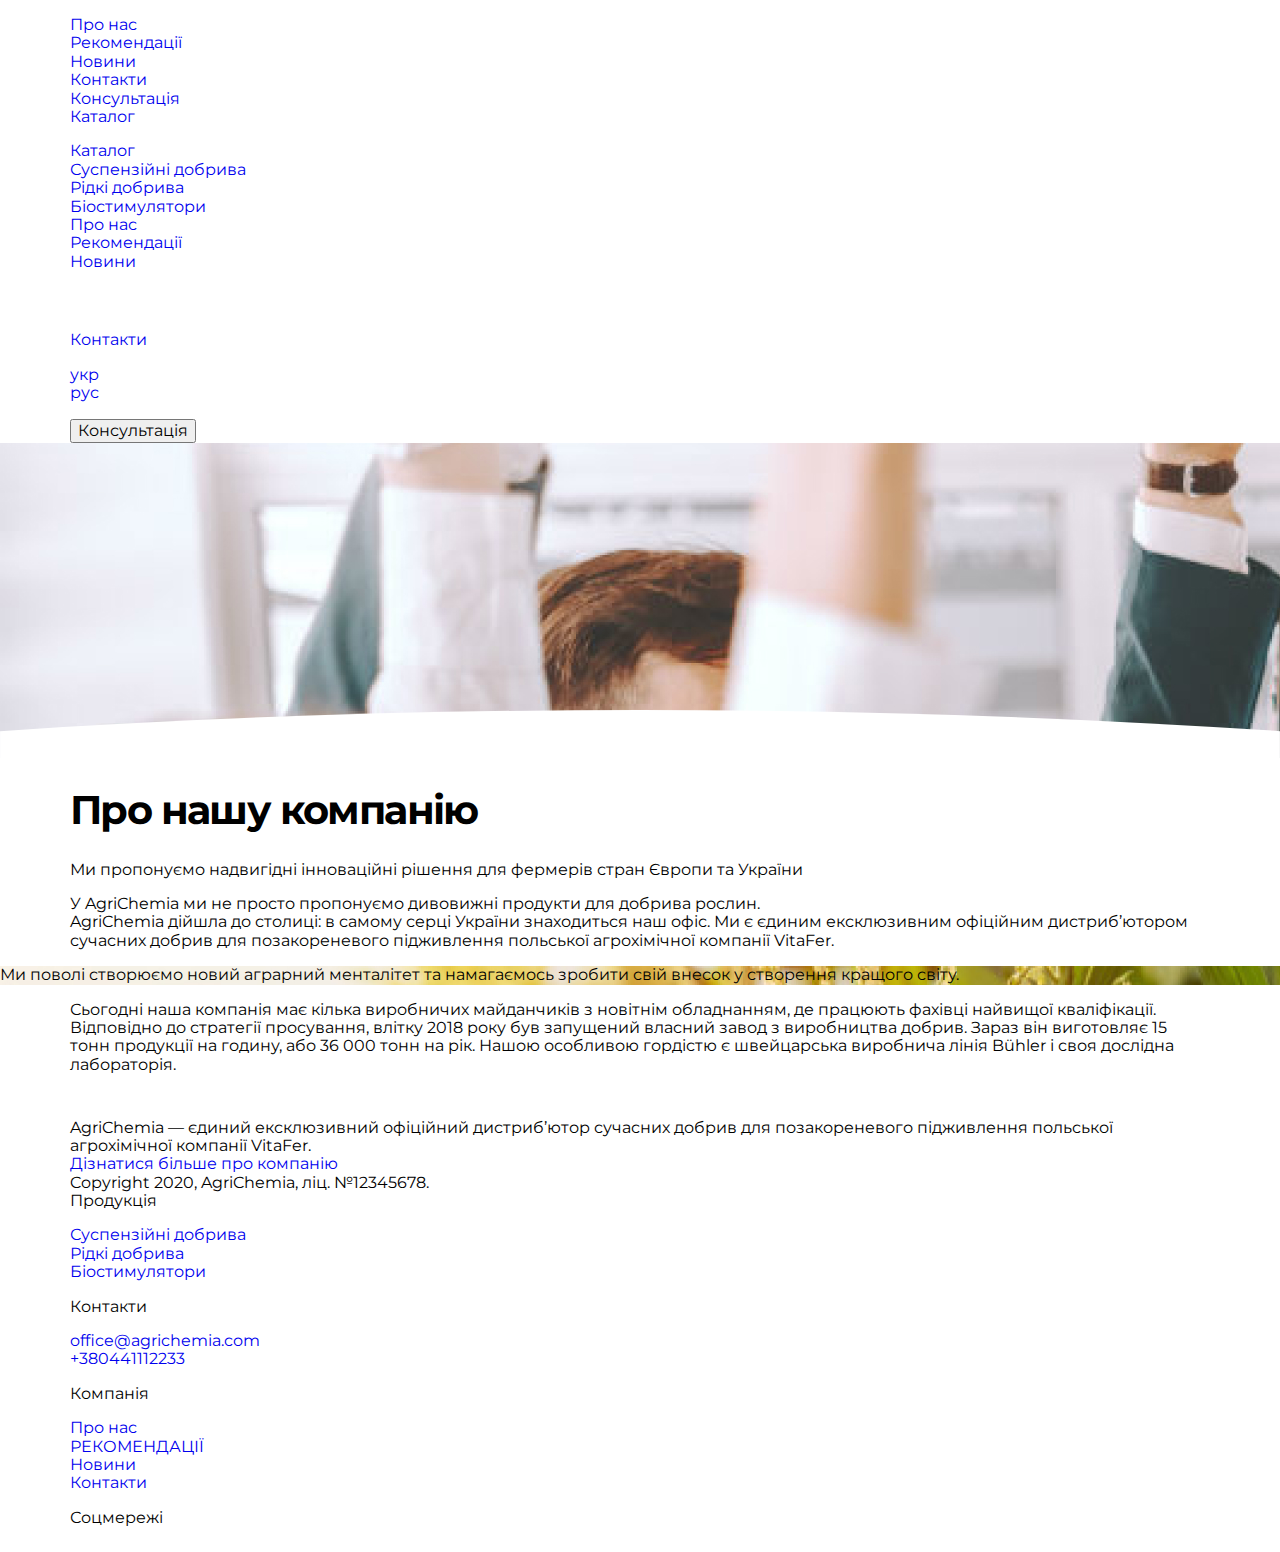
==== about.html @ 786ade0a "Complete AGR-V5" ====
<!DOCTYPE html>
<html lang="ru">

<head>
  <meta charset="UTF-8">
  <meta http-equiv="X-UA-Compatible" content="IE=edge">
  <meta name="viewport" content="width=device-width, initial-scale=1.0">
  <title>Document</title>
  <link rel="stylesheet" href="https://unpkg.com/swiper/swiper-bundle.min.css" />
  <link rel="stylesheet" href="./css/normalize.css">
  <link rel="stylesheet" href="./style.css">
</head>

<body class="not-home">
  <div class="navi-father">
    <div class="container">
      <nav class="navi">
        <a href="#" class="menu__btn-wrapper">
          <a href="#" class="menu__btn">
            <span></span>
          </a>
        </a>

        <ul class="menu__btn-list">
          <li><a href="#">Про нас</a></li>
          <li><a href="#">Рекомендації</a></li>
          <li><a href="#">Новини</a></li>
          <li><a href="#">Контакти</a></li>
          <li><a href="#">Консультацiя</a></li>
          <li><a href="#">Каталог</a></li>
        </ul>

        <div class="navi-left">

          <menu class="not-list navi__first">
            <li class="navi-first__item">
              <a href="#">Каталог</a>
              <div class="sub__menu">
                <menu class="not-list sub__navi">
            <li>
              <a href="#">Суспензiйнi добрива</a>
            </li>
            <li>
              <a href="#">Рiдкi добрива</a>
            </li>
            <li>
              <a href="#">Бiостимулятори</a>
            </li>
          </menu>
        </div>
        </li>
        <li class="navi-first__item">
          <a href="#">Про нас</a>
        </li>
        <li class="navi-first__item">
          <a href="#">Рекомендації</a>
        </li>
        <li class="navi-first__item">
          <a href="#">Новини</a>
        </li>
        </menu>
    </div>
    <div class="navi-center">
      <a href="#">
        <img src="./images/agrichemia-logo.svg">
      </a>
    </div>
    <div class="navi-right">
      <a class="contacts" href="#">Контакти</a>
      <ul class="not-list lang__selector">
        <li class="lang__selector_item current">
          <a href="#">укр</a>
        </li>
        <li class="lang__selector_item">
          <a href="#">рус</a>
        </li>
      </ul>
      <button type="button" class="btn btn__top-menu btn__bordered">Консультацiя</button>
    </div>
    </nav>
  </div>
  </div>
  <header class="section__header" style="background-image: url(./images/about-bg.jpg); height: 315px;"></header>
  <main>
    <section class="product__slider">
      <div class="container">
        <div class="product__slider-text">
          <div class="product__slider-tittle ">
            <h1 class="heading product__slider-heading">Про нашу компанію</h1>
            <p class="heading__sub product__slider-sub">Ми пропонуємо надвигідні інноваційні рішення для фермерів стран
              Європи та України</p>
          </div>
        </div>
      </div>
    </section>
    <section class="offer">
      <div class="container">
        <div class="offer-content">
          <div class="offer-title">
            У AgriChemia ми не просто пропонуємо дивовижнi продукти для добрива рослин.
          </div>
          <div class="offer-text">
            AgriChemia дійшла до столиці: в самому серці України знаходиться наш офіс. Ми є єдиним ексклюзивним
            офіційним
            дистриб’ютором сучасних добрив для позакореневого підживлення польської агрохімічної компанії VitaFer.
          </div>
        </div>
      </div>
    </section>
    <section class="slider-info">
      <div class="slider-info__item" style="background-image: url(./images/slider2-img.jpg);">
        <div class="slider-info__text">
          <p>Ми поволі створюємо новий аграрний менталітет та намагаємось зробити свій внесок у створення кращого світу.
          </p>
        </div>
      </div>
    </section>

    <section class="text">
      <div class="container">
        <div class="offer-content">
          
          <div class="offer-text">Сьогодні наша компанія має кілька виробничих майданчиків з новітнім обладнанням, де
            працюють
            фахівці найвищої
            кваліфікації.
            Відповідно до стратегії просування, влітку 2018 року був запущений власний завод з виробництва добрив.
            Зараз він виготовляє 15 тонн продукції на годину, або 36 000 тонн на рік. Нашою особливою гордістю є
            швейцарська
            виробнича лінія Bühler і своя дослідна лабораторія.</div>
        </div>

      </div>
    </section>
    <footer class="footer">
      <div class="container">
        <div class="footer-inner">
          <div class="footer-logo">
            <img class="footer-logo__img" src="images/agrichemia-logo.svg" alt="">
            <div class="footer-logo__text">AgriChemia — єдиний ексклюзивний офіційний дистриб’ютор сучасних добрив для
              позакореневого підживлення польської
              агрохімічної компанії VitaFer.</div>
            <a href="#" class="footer-logo__link">Дізнатися більше про компанію</a>
            <div class="footer-logo__copytext">Copyright 2020, AgriChemia, лiц. №12345678.</div>
          </div>
          <div class="footer-info">
            <div class="footer-info__products">
              <div class="footer-title">Продукцiя</div>
              <ul class="footer-info__links">
                <li><a href="#">Суспензiйнi добрива</a></li>
                <li><a href="#">Рiдкi добрива</a></li>
                <li><a href="#">Бioстимулятори</a></li>
              </ul>
              <div class="footer-title">Контакти</div>
              <ul class="footer-info__links">
                <li><a href="email:office@agrichemia.com">office@agrichemia.com</a></li>
                <li><a href="tel:++380441112233">+380441112233</a></li>
              </ul>
            </div>
            <div class="footer-info__company">
              <div class="footer-title">Компанiя</div>
              <ul class="footer-info__links">
                <li><a href="#">Про нас</a></li>
                <li><a href="#">РЕКОМЕНДАЦІЇ</a></li>
                <li><a href="#">Новини</a></li>
                <li><a href="#">Контакти</a></li>

              </ul>
              <div class="footer-title">Соцмережi</div>
              <div class="footer-info__icons">
                <a href="#"><img src="images/facebook.svg" alt=""></a>
                <a href="#"><img src="images/youtube.svg" alt=""></a>
                <a href="#"><img src="images/instagram.svg" alt=""></a>
              </div>
            </div>
          </div>
        </div>
      </div>
    </footer>
  </main>
  <script src="https://unpkg.com/swiper/swiper-bundle.min.js"></script>
  <script src="./js/main.js"></script>

  <body>

</html>
---- style.css ----
@import url("https://fonts.googleapis.com/css2?family=Montserrat:wght@400;500;600;700;800;900&display=swap");
html,
body {
  overflow-x: hidden;
}

body {
  font-family: 'Montserrat', sans-serif;
}

ul {
  padding: 0;
}

li {
  list-style-type: none;
}

a {
  text-decoration: none;
}

.bg-white {
  background-color: #fff;
}

.bg-violet {
  background-color: #7b0a52;
}

.container {
  width: 100%;
  max-width: 1140px;
  margin: 0 auto;
}

.not-list {
  margin-left: 0;
  padding-left: 0;
}

h1.heading {
  font-style: normal;
  font-weight: bold;
  font-size: 40px;
  line-height: 49px;
  letter-spacing: -0.04em;
}

.section__header {
  position: relative;
  background-repeat: no-repeat;
  color: #fff;
}

.section__header::before {
  position: absolute;
  left: 0;
  bottom: 0;
  content: '';
  background-image: url(./images/gutter.svg);
  background-position: center calc(100% + 5px);
  background-repeat: no-repeat;
  background-size: 100%;
  width: 100%;
  height: 100%;
}

.section__header .text-block {
  padding-top: 160px;
}

.section__header .text-block .heading {
  font-family: Montserrat;
  font-style: normal;
  font-weight: 900;
  font-size: 52px;
  line-height: 63px;
  text-align: center;
  letter-spacing: -0.02em;
  margin: 0;
}

.section__header .text-block .heading__sub {
  font-family: Montserrat;
  font-style: normal;
  font-weight: 400;
  font-size: 18px;
  line-height: 28px;
  /* or 156% */
  text-align: center;
  letter-spacing: -0.04em;
  margin: 0;
}

.home .section__header {
  background-color: #53a152;
  background-image: url(./images/agrichemia-header.png);
  background-size: cover;
  background-position: center -76px;
  margin-top: 0;
  height: 100vh;
  width: 100vw;
}

.home .navi-father {
  background-color: transparent;
  margin-top: 36px;
}

.home .navi-father.scrolled {
  background-color: #53a152;
  margin-top: 0;
}

.home .not-home .section__header {
  background-size: cover;
  background-position: center;
  margin-top: 86px;
  height: 514px;
  width: 100vw;
}

.home .navi-father {
  position: fixed;
  top: 0;
  left: 0;
  right: 0;
  width: 100vw;
  z-index: 100;
  -webkit-transition: all 0.3s cubic-bezier(0.33, 1, 0.68, 1);
  transition: all 0.3s cubic-bezier(0.33, 1, 0.68, 1);
}

.home .navi-father.scrolled .navi {
  height: 66px;
}

.home .heading__sub.product__slider-sub {
  max-width: 540px;
  margin: -15px auto 0 auto;
  padding: 0 30px;
}

.home .navi {
  display: -webkit-box;
  display: -ms-flexbox;
  display: flex;
  -webkit-box-align: center;
      -ms-flex-align: center;
          align-items: center;
  -webkit-box-orient: horizontal;
  -webkit-box-direction: normal;
      -ms-flex-flow: row wrap;
          flex-flow: row wrap;
  height: 86px;
  -webkit-transition: all 0.3s cubic-bezier(0.33, 1, 0.68, 1);
  transition: all 0.3s cubic-bezier(0.33, 1, 0.68, 1);
}

.home .navi-left {
  margin-left: 0;
  z-index: 1;
}

.home .navi-center {
  margin: 0 auto 0 110px;
  z-index: 0;
}

.home .navi-center > a img {
  width: 150px;
}

.home .navi-right {
  z-index: 2;
}

.home .navi-right > a,
.home .navi-right > .lang__selector,
.home .navi-right > .btn {
  display: inline;
}

.home .navi-right > .lang__selector {
  margin-left: 15px;
}

.home .navi-right > .btn {
  margin-left: 30px;
}

.home .navi-right > a {
  position: relative;
  color: #fff;
  font-size: 14px;
  font-style: normal;
  text-decoration: none;
  text-transform: uppercase;
}

.home .navi-right > a::before {
  position: absolute;
  top: 0;
  left: 50%;
  content: '';
  display: block;
  border-bottom: 2px solid rgba(255, 255, 255, 0.2);
  height: 100%;
  width: 0;
  -webkit-transition: all 0.3s cubic-bezier(0.33, 1, 0.68, 1);
  transition: all 0.3s cubic-bezier(0.33, 1, 0.68, 1);
}

.home .navi-right > a:hover::before {
  left: 0;
  width: 100%;
}

.home .navi-first__item {
  position: relative;
  display: inline-block;
}

.home .navi-first__item > a {
  position: relative;
  color: #fff;
  font-size: 14px;
  font-style: normal;
  text-decoration: none;
  text-transform: uppercase;
}

.home .navi-first__item > a::before {
  position: absolute;
  top: 0;
  left: 50%;
  content: '';
  display: block;
  border-bottom: 2px solid rgba(255, 255, 255, 0.2);
  height: 100%;
  width: 0;
  -webkit-transition: all 0.3s cubic-bezier(0.33, 1, 0.68, 1);
  transition: all 0.3s cubic-bezier(0.33, 1, 0.68, 1);
}

.home .navi-first__item > a:hover::before {
  left: 0;
  width: 100%;
}

.home .navi-first__item.hovered > a::before {
  left: 0;
  width: 100%;
}

.home .navi-first__item .sub__menu {
  position: absolute;
  top: 0;
  display: block;
  -webkit-transform: scaleY(0);
          transform: scaleY(0);
  overflow: hidden;
  -webkit-transition: all 0.3s cubic-bezier(0.33, 1, 0.68, 1);
  transition: all 0.3s cubic-bezier(0.33, 1, 0.68, 1);
  border-radius: 30px;
  z-index: -1;
  -webkit-transition-delay: .3s;
          transition-delay: .3s;
}

.home .navi-first__item .sub__menu .sub__navi {
  margin-top: 40px;
  padding: 25px;
  border-radius: 30px;
  border-top-left-radius: 0px;
  background-color: #fff;
  opacity: 0;
  -webkit-transform: translateY(15px);
          transform: translateY(15px);
  -webkit-transition: all 0.3s cubic-bezier(0.33, 1, 0.68, 1);
  transition: all 0.3s cubic-bezier(0.33, 1, 0.68, 1);
  -webkit-transition-delay: 0s;
          transition-delay: 0s;
}

.home .navi-first__item .sub__menu .sub__navi > li:not(:first-child) {
  margin-top: 15px;
}

.home .navi-first__item .sub__menu .sub__navi a {
  color: #53a152;
  font-size: 14px;
  font-style: normal;
  text-decoration: none;
  font-weight: 400;
  white-space: nowrap;
}

.home .navi-first__item.hovered .sub__menu {
  -webkit-transform: scaleY(1);
          transform: scaleY(1);
  -webkit-transition-delay: 0s;
          transition-delay: 0s;
}

.home .navi-first__item.hovered .sub__menu .sub__navi {
  opacity: 1;
  -webkit-transform: translateY(0%);
          transform: translateY(0%);
  -webkit-transition: all 0.3s cubic-bezier(0.33, 1, 0.68, 1);
  transition: all 0.3s cubic-bezier(0.33, 1, 0.68, 1);
  -webkit-transition-delay: .2s;
          transition-delay: .2s;
}

.home .navi-first__item:not(:first-child) {
  margin-left: 15px;
}

.home .navi-first__item.current > a {
  font-weight: bold;
}

.home .navi-first__item.current > a::before {
  left: 0;
  width: 100%;
}

.home .lang__selector_item {
  display: inline-block;
}

.home .lang__selector_item > a {
  position: relative;
  color: #fff;
  font-size: 14px;
  font-style: normal;
  text-decoration: none;
  text-transform: uppercase;
}

.home .lang__selector_item > a::before {
  position: absolute;
  top: 0;
  left: 50%;
  content: '';
  display: block;
  border-bottom: 2px solid rgba(255, 255, 255, 0.2);
  height: 100%;
  width: 0;
  -webkit-transition: all 0.3s cubic-bezier(0.33, 1, 0.68, 1);
  transition: all 0.3s cubic-bezier(0.33, 1, 0.68, 1);
}

.home .lang__selector_item > a:hover::before {
  left: 0;
  width: 100%;
}

.home .lang__selector_item:not(:first-child)::before {
  position: relative;
  content: ' / ';
  color: #fff;
  display: inline-block;
}

.home .lang__selector_item.current > a {
  font-weight: bold;
}

.home .lang__selector_item.current > a::before {
  left: 0;
  width: 100%;
}

.home .btn {
  font-family: 'Montserrat', sans-serif;
  font-style: normal;
  font-weight: bold;
  font-size: 14px;
  line-height: 28px;
  text-transform: uppercase;
}

.home .btn__top-menu {
  -webkit-box-ordinal-group: 5;
      -ms-flex-order: 4;
          order: 4;
  margin-left: auto;
}

.home .btn__bordered {
  background-color: transparent;
  border-radius: 50px;
  border: 2px solid #fff;
  -webkit-box-sizing: border-box;
          box-sizing: border-box;
  color: #fff;
  cursor: pointer;
  padding: 5px 20px;
  outline: none;
  -webkit-transition: all 0.3s cubic-bezier(0.33, 1, 0.68, 1);
  transition: all 0.3s cubic-bezier(0.33, 1, 0.68, 1);
}

.home .btn__bordered:hover {
  background-color: #fff;
  color: #53a152;
}

.home .menu__btn {
  display: none;
  width: 50px;
  height: 50px;
  cursor: pointer;
  position: relative;
  left: 40px;
  z-index: 3;
  background-color: transparent;
}

.home .menu__btn-list {
  padding-left: 40px;
  z-index: 4;
  width: 100%;
  height: 100vh;
  background-color: #53a152;
  position: absolute;
  top: 49px;
  -webkit-transform: translate(-200%);
          transform: translate(-200%);
  -webkit-transition: .5s;
  transition: .5s;
}

.home .menu__btn-list.active {
  -webkit-transform: translate(0);
          transform: translate(0);
  margin-top: 0;
}

.home .menu__btn-list a {
  color: #fff;
  font-size: 18px;
  font-weight: 700;
}

.home .menu__btn-list li:first-child {
  margin-top: 20px;
}

.home .menu__btn-list li + li {
  margin-top: 15px;
}

.home .menu__btn-list .heading__list center h1,
.home .menu__btn-list .heading__sub-list {
  text-align: center;
}

.home .menu__btn-wrapper {
  height: 0;
  width: 0;
  position: relative;
}

.home .menu__btn span,
.home .menu__btn span::before,
.home .menu__btn span::after {
  position: absolute;
  top: 50%;
  margin-top: -1px;
  left: 0;
  background-color: #fff;
  height: 2px;
  width: 24px;
}

.home .menu__btn span::before,
.home .menu__btn span::after {
  content: "";
  display: block;
  -webkit-transition: .5s;
  transition: .5s;
}

.home .menu__btn span::before {
  -webkit-transform: translateY(-6px);
          transform: translateY(-6px);
}

.home .menu__btn span::after {
  -webkit-transform: translateY(6px);
          transform: translateY(6px);
}

.home .menu__btn.actived span::before {
  -webkit-transform: rotate(45deg);
          transform: rotate(45deg);
}

.home .menu__btn.actived span::after {
  -webkit-transform: rotate(-45deg);
          transform: rotate(-45deg);
}

.home .menu__btn.actived span {
  height: 0;
}

.home .product__slider-text {
  margin: 100px 0;
  text-align: center;
}

.home .product__slider__heading, .home .product__slider__description {
  color: #1d0e02;
  display: block;
  text-align: center !important;
}

.home .product__slider__heading {
  margin-top: 60px;
  font-weight: bold;
  font-size: 28px;
  line-height: 28px;
  /* or 100% */
  letter-spacing: -0.04em;
}

.home .product__slider__description {
  margin: -15px 30px 30px 30px;
  font-weight: 400;
  font-size: 16px;
  line-height: 20px;
}

.home .all__link {
  margin-bottom: 80px;
  font-size: 14px;
  line-height: 28px;
  font-weight: 700;
  color: #1d0e02;
  text-align: center;
  display: block;
  text-decoration: underline;
  text-transform: uppercase;
  -webkit-transition: all 0.3s cubic-bezier(0.33, 1, 0.68, 1);
  transition: all 0.3s cubic-bezier(0.33, 1, 0.68, 1);
}

.home .all__link:hover {
  -webkit-text-decoration-color: transparent;
          text-decoration-color: transparent;
}

.home .product-slider__image {
  display: -webkit-box;
  display: -ms-flexbox;
  display: flex;
  -webkit-box-orient: horizontal;
  -webkit-box-direction: normal;
      -ms-flex-direction: row;
          flex-direction: row;
  -webkit-box-pack: center;
      -ms-flex-pack: center;
          justify-content: center;
  -webkit-box-align: end;
      -ms-flex-align: end;
          align-items: flex-end;
}

.home .product-slider__image img {
  max-width: 240px;
  -webkit-filter: drop-shadow(15px 25px 10px rgba(0, 0, 0, 0.2));
          filter: drop-shadow(15px 25px 10px rgba(0, 0, 0, 0.2));
  -webkit-transition: all 0.3s cubic-bezier(0.33, 1, 0.68, 1);
  transition: all 0.3s cubic-bezier(0.33, 1, 0.68, 1);
  -webkit-transition-duration: .8s;
          transition-duration: .8s;
}

.home .swiper-pagination-bullet {
  width: 8px;
  height: 8px;
  background-color: transparent;
  border: 2px solid #1d0e02;
  opacity: 1;
  line-height: 20px;
  font-size: 14px;
}

.home .swiper-pagination-bullet-active {
  background-color: #1d0e02;
}

.home .product-slider__container {
  min-height: 460px;
}

.home .product-slider__container .swiper-button-next::after,
.home .product-slider__container .swiper-button-prev::after {
  color: #1d0e02;
  font-size: 20px;
  cursor: pointer;
}

.home .product-slider__container .swiper-button-next .swiper-button-prev,
.home .product-slider__container .swiper-container-rtl .swiper-button-prev {
  right: 10px;
  left: auto;
}

.home .product-slider__container .product-slider__container.swiper-container.swiper-container-initialized.swiper-container-horizontal.swiper-container-pointer-events {
  min-height: 460px;
}

.home .advantages__wrapper {
  position: relative;
}

.home .advantages-btn {
  color: #1d0e02;
  background-color: #fff;
  border: none;
  text-transform: uppercase;
  font-size: 14px;
  font-weight: 700;
  border: 1px solid #1d0e02;
  border-radius: 50px;
  padding: 8px;
  -webkit-transition: .5s;
  transition: .5s;
  width: 220px;
  height: 60px;
}

.home .advantages-btn:hover {
  background-color: #53a152;
  border: 1px solid #53a152;
  color: #fff;
}

.home .btn__wrapper {
  text-align: center;
  margin-bottom: -10px;
}

.home .page {
  padding: 200px 0 30px;
  max-width: 730px;
  margin: 0 auto;
}

.home .page-box {
  display: -webkit-box;
  display: -ms-flexbox;
  display: flex;
  margin-bottom: 30px;
}

.home .page-box__reverse img, .home .page-box__img {
  width: 350px;
  height: 220px;
  position: relative;
}

.home .page-box__text, .home .page-box__text-reverse {
  margin-left: 30px;
  line-height: 28px;
  font-size: 18px;
  font-weight: 500;
}

.home .page-box__text-reverse, .home .page-box__text-reverse-reverse {
  padding: 0;
  margin-left: 0px;
  margin-right: 30px;
  margin-bottom: 30px;
}

.home .page .offer.offer-content {
  max-width: 730px;
  margin: 0 auto;
}

.home .page .page-box__text-reverse.page-box__right {
  margin-right: 0;
  margin-left: 30px;
}

.home .page .big-img {
  padding-bottom: 30px;
  width: 100%;
}

.home .page .inner-link {
  position: absolute;
  bottom: 0;
  width: 100%;
  display: -webkit-box;
  display: -ms-flexbox;
  display: flex;
  -webkit-box-pack: center;
      -ms-flex-pack: center;
          justify-content: center;
  -webkit-box-align: center;
      -ms-flex-align: center;
          align-items: center;
  background: rgba(0, 0, 0, 0.6);
  -webkit-transition: all .5s;
  transition: all .5s;
  height: 0px;
  overflow: hidden;
}

.home .page .inner-link img {
  height: 85px;
  width: 70px;
}

.home .page .page-box__img:hover .inner-link {
  min-height: 100%;
  cursor: pointer;
}

.home .page .page-box__textreverse {
  margin-left: 0;
  margin-right: 30px;
  margin-top: 30px;
}

.home .page .page-box__reverse {
  margin-top: 30px;
}

.home .page .page-box__reverse img {
  max-width: 350px;
  max-height: 220px;
}

.home .page .offer {
  padding: 100px 0;
  background-color: #F1F1F1;
}

.home .page .offer-content {
  max-width: 810px;
  margin: 0 auto;
  padding: 0 40px;
  margin-bottom: 100px;
  text-align: center;
}

.home .page .offer-title {
  font-size: 28px;
  font-weight: 700;
  margin-bottom: 20px;
}

.home .page .offer-text {
  font-size: 18px;
  line-height: 28px;
  font-weight: 500;
  margin-bottom: 30px;
}

.home .gallery {
  display: -webkit-box;
  display: -ms-flexbox;
  display: flex;
  -webkit-box-pack: start;
      -ms-flex-pack: start;
          justify-content: start;
}

.home .gallery li {
  width: 33.33%;
}

.home .text {
  padding: 100px 0;
}

.home .swiper-navigation__wrapper {
  position: relative;
  width: 100%;
  z-index: 222;
}

.home .swiper-navigation__inner {
  color: #1d0e02;
  border: none;
  text-transform: uppercase;
  display: table;
  margin: 0 auto;
  font-size: 14px;
  font-weight: 700;
  border-radius: 50px;
  padding: 18px 30px;
  -webkit-transition: .5s;
  transition: .5s;
}

.home .swiper-navigation__inner .swiper-pagination-bullet {
  margin-left: 10px !important;
}

.home .swiper-navigation__inner .swiper-pagination-bullet:last-child {
  margin-right: 10px;
}

.home .slider-info {
  position: relative;
  margin: 0 auto;
}

.home .slider-info .advantages-heading__wrapper {
  position: absolute;
  margin-top: -27px;
  width: 100%;
  z-index: 2;
}

.home .slider-info .advantages-heading__wrapper .advantages-heading {
  color: #1d0e02;
  background-color: #fff;
  border: none;
  text-transform: uppercase;
  display: table;
  margin: 0 auto;
  font-size: 14px;
  font-weight: 700;
  border-radius: 50px;
  padding: 18px 30px;
  -webkit-transition: .5s;
  transition: .5s;
}

.home .slider-info .swiper-scrollbar {
  background: rgba(255, 255, 255, 0.5);
}

.home .slider-info .swiper-scrollbar-drag {
  background: #53a152;
}

.home .slider-info .all__link {
  margin-top: 30px;
  margin-bottom: 50px;
}

.home .slider-info .swiper-navigation__wrapper {
  margin-top: -25px;
}

.home .slider-info__item {
  min-height: 420px;
  background-color: rgba(0, 0, 0, 0.5);
  background-blend-mode: multiply;
  background-position: center;
  background-size: cover;
  background-repeat: no-repeat;
  display: -webkit-box;
  display: -ms-flexbox;
  display: flex;
  -webkit-box-pack: center;
      -ms-flex-pack: center;
          justify-content: center;
  -webkit-box-align: center;
      -ms-flex-align: center;
          align-items: center;
}

.home .slider-info__text {
  max-width: 730px;
  text-align: center;
  color: #fff;
  font-size: 28px;
  line-height: 38px;
  font-weight: 700;
  padding: 0 40px;
}

.home .news-mask-svg {
  height: auto;
  width: 158px;
}

.home .slider-news__text {
  display: -webkit-inline-box;
  display: -ms-inline-flexbox;
  display: inline-flex;
  -webkit-box-orient: vertical;
  -webkit-box-direction: normal;
      -ms-flex-direction: column;
          flex-direction: column;
  margin-left: 30px;
}

.home .slider-news__title {
  color: #1d0e02;
  display: block;
  margin-top: 20px;
  margin-right: 30px;
  font-size: 18px;
  font-weight: 700;
}

.home .slider-news__item {
  display: -webkit-box;
  display: -ms-flexbox;
  display: flex;
  -webkit-box-orient: horizontal;
  -webkit-box-direction: normal;
      -ms-flex-direction: row;
          flex-direction: row;
  -webkit-box-align: center;
      -ms-flex-align: center;
          align-items: center;
  -webkit-box-pack: start;
      -ms-flex-pack: start;
          justify-content: flex-start;
  margin-left: 40px;
}

.home .slider-news__imagewrapper {
  display: inline-block;
  height: 180px;
  width: auto;
}

.home .slider-news__image {
  height: 100%;
  width: auto;
}

.home .slider-news__date {
  font-size: 14px;
}

.home .distributors__slider {
  background-color: #f1f1f1;
}

.home .distributors__slider .distributors-heading__wrapper {
  position: absolute;
  margin-top: -27px;
  width: 100%;
  z-index: 2;
}

.home .distributors__slider .distributors-heading__wrapper .distributors-heading {
  color: #1d0e02;
  background-color: #fff;
  border: none;
  text-transform: uppercase;
  display: table;
  margin: 0 auto;
  font-size: 14px;
  font-weight: 700;
  border-radius: 50px;
  padding: 18px 30px;
  -webkit-transition: .5s;
  transition: .5s;
}

.home .distributors__slider .swiper-navigation__wrapper {
  position: absolute;
  bottom: -25px;
}

.home .distributors__slider .swiper-pagination-bullet {
  border-color: #fff;
}

.home .distributors__slider .swiper-pagination-bullet.swiper-pagination-bullet-active {
  background-color: #fff;
  border-color: #fff;
}

.home .distributors-slider__container {
  position: relative;
  margin: 0 auto;
  display: -webkit-box;
  display: -ms-flexbox;
  display: flex;
  -webkit-box-pack: center;
      -ms-flex-pack: center;
          justify-content: center;
  -webkit-box-align: center;
      -ms-flex-align: center;
          align-items: center;
  min-height: 420px;
}

.home .distributors-slider__slide > a {
  display: block;
}

.home .distributors-slider__image {
  display: -webkit-box;
  display: -ms-flexbox;
  display: flex;
  -webkit-box-pack: center;
      -ms-flex-pack: center;
          justify-content: center;
  -webkit-box-align: center;
      -ms-flex-align: center;
          align-items: center;
  border-radius: 120px;
  min-height: 90px;
  max-height: 90px;
}

.home .distributors-slider__image img {
  -webkit-filter: grayscale(100);
          filter: grayscale(100);
  max-width: 100%;
  max-height: 60px;
  -webkit-transition: all 0.3s cubic-bezier(0.33, 1, 0.68, 1);
  transition: all 0.3s cubic-bezier(0.33, 1, 0.68, 1);
  -webkit-transition-duration: 1s;
          transition-duration: 1s;
}

.home .distributors-slider__image:hover img {
  -webkit-filter: grayscale(0);
          filter: grayscale(0);
}

.home .footer {
  padding: 100px 0;
  background-color: #7b0a52;
  color: #fff;
}

.home .footer-inner {
  display: -webkit-box;
  display: -ms-flexbox;
  display: flex;
}

.home .footer-title {
  font-size: 28px;
  font-weight: 700;
  margin-bottom: 20px;
}

.home .footer a {
  color: #fff;
  text-transform: uppercase;
  text-decoration: underline;
  font-size: 14px;
  line-height: 28px;
  font-weight: 700;
  display: block;
  -webkit-transition: all 0.3s cubic-bezier(0.33, 1, 0.68, 1);
  transition: all 0.3s cubic-bezier(0.33, 1, 0.68, 1);
}

.home .footer a:hover {
  -webkit-text-decoration-color: transparent;
          text-decoration-color: transparent;
}

.home .footer a[href*='email'] {
  text-transform: lowercase;
}

.home .footer-logo {
  width: 50%;
  padding-right: 120px;
  padding-left: 40px;
}

.home .footer-logo__img {
  display: block;
  margin-bottom: 30px;
}

.home .footer-logo__text, .home .footer-logo__copytext {
  font-size: 16px;
  line-height: 28px;
  margin-bottom: 10px;
}

.home .footer-logo__copytext {
  margin-bottom: 0;
  margin-top: 50px;
}

.home .footer-info {
  margin-right: 30px;
  width: 50%;
  padding-top: 5px;
  display: -webkit-box;
  display: -ms-flexbox;
  display: flex;
}

.home .footer-info__links {
  margin-bottom: 50px;
}

.home .footer-info__links:not(:first-child) a {
  margin-top: 10px;
}

.home .footer-info__products {
  margin-right: 100px;
}

.home .footer-info__icons {
  display: -webkit-box;
  display: -ms-flexbox;
  display: flex;
}

.home .footer-info__icons a + a {
  margin-left: 35px;
}

.home .page.offer-content {
  text-align: center;
  min-width: 730px;
}

@media (min-width: 1306px) {
  .home .section__header::before {
    background-position: center calc(100% + 30px);
  }
}

@media all and (min-width: 1200px) and (max-width: 1305px) {
  .home .section__header::before {
    background-position: center calc(100% + 15px);
  }
}

@media (min-width: 1200px) {
  .home .home .section__header {
    min-height: 800px;
  }
  .home .not-home .section__header {
    min-height: 514px;
  }
  .home .product-slider__slide {
    position: relative;
    -webkit-transform: scale(1);
            transform: scale(1);
    -webkit-transition: all 0.3s cubic-bezier(0.33, 1, 0.68, 1);
    transition: all 0.3s cubic-bezier(0.33, 1, 0.68, 1);
    -webkit-transition-duration: .8s;
            transition-duration: .8s;
  }
  .home .product-slider__slide .product-slider__image {
    -webkit-animation: gravitation 15s cubic-bezier(0.65, 0, 0.35, 1) infinite;
            animation: gravitation 15s cubic-bezier(0.65, 0, 0.35, 1) infinite;
  }
  .home .product-slider__slide .product-slider__image::after {
    position: absolute;
    content: '';
    background-image: url(./images/btn-more.svg);
    background-position: center;
    background-repeat: no-repeat;
    background-size: auto;
    opacity: 0;
    -webkit-transform: scale(0.5);
            transform: scale(0.5);
    -webkit-filter: drop-shadow(20px 30px 10px rgba(0, 0, 0, 0.25));
            filter: drop-shadow(20px 30px 10px rgba(0, 0, 0, 0.25));
    height: 100%;
    width: 100%;
    -webkit-transition: all 0.3s cubic-bezier(0.33, 1, 0.68, 1);
    transition: all 0.3s cubic-bezier(0.33, 1, 0.68, 1);
  }
  .home .product-slider__slide:hover {
    -webkit-transform: scale(1.1);
            transform: scale(1.1);
  }
  .home .product-slider__slide:hover .product-slider__image::after {
    opacity: 1;
    -webkit-transform: scale(1);
            transform: scale(1);
  }
  .home .product-slider__slide:hover .product-slider__image img {
    -webkit-filter: drop-shadow(20px 30px 20px rgba(0, 0, 0, 0.3));
            filter: drop-shadow(20px 30px 20px rgba(0, 0, 0, 0.3));
  }
  .home .product-slider__slide:nth-child(2n) {
    margin-top: 50px;
  }
  .home .product-slider__slide:nth-child(2n) .product-slider__image {
    -webkit-animation-delay: .5s;
            animation-delay: .5s;
  }
  .home .product-slider__slide:nth-child(3n) .product-slider__image {
    -webkit-animation-delay: 1s;
            animation-delay: 1s;
  }
  .home .product-slider__slide:nth-child(4n) .product-slider__image {
    -webkit-animation-delay: 1.5s;
            animation-delay: 1.5s;
  }
  .home .product-slider__slide:nth-child(5n) .product-slider__image {
    -webkit-animation-delay: 2s;
            animation-delay: 2s;
  }
  .home .product-slider__container {
    overflow: visible;
  }
  .home .distributors-slider__container {
    overflow: visible;
  }
  .home .distributors-slider__slide {
    -webkit-transform: scale(1);
            transform: scale(1);
    -webkit-transition: all 0.3s cubic-bezier(0.33, 1, 0.68, 1);
    transition: all 0.3s cubic-bezier(0.33, 1, 0.68, 1);
    -webkit-transition-duration: 1s;
            transition-duration: 1s;
  }
  .home .distributors-slider__slide:hover {
    -webkit-transform: scale(1.2);
            transform: scale(1.2);
  }
  .home .product-slider__container,
  .home .slider-news__container {
    position: relative;
    overflow: visible;
  }
  .home .product-slider__container .swiper-navigation__wrapper,
  .home .slider-news__container .swiper-navigation__wrapper {
    margin-top: 100px;
  }
  .home .all__link {
    margin-bottom: 100px;
  }
  .home .all__link:hover {
    color: #53a152;
  }
  .home .slider-news__item .news-mask-svg {
    -webkit-filter: drop-shadow(5px 5px 5px rgba(0, 0, 0, 0.2));
            filter: drop-shadow(5px 5px 5px rgba(0, 0, 0, 0.2));
    -webkit-transform: scale(1);
            transform: scale(1);
    -webkit-transition: all 0.3s cubic-bezier(0.33, 1, 0.68, 1);
    transition: all 0.3s cubic-bezier(0.33, 1, 0.68, 1);
    -webkit-transition-duration: 1s;
            transition-duration: 1s;
  }
  .home .slider-news__item a {
    -webkit-transition: all 0.3s cubic-bezier(0.33, 1, 0.68, 1);
    transition: all 0.3s cubic-bezier(0.33, 1, 0.68, 1);
  }
  .home .slider-news__item:hover .news-mask-svg {
    -webkit-filter: drop-shadow(10px 10px 5px rgba(0, 0, 0, 0.2));
            filter: drop-shadow(10px 10px 5px rgba(0, 0, 0, 0.2));
    -webkit-transform: scale(1.1);
            transform: scale(1.1);
  }
  .home .slider-news__item:hover a {
    color: #53a152;
  }
}

@-webkit-keyframes gravitation {
  0% {
    -webkit-transform: translateY(0);
            transform: translateY(0);
  }
  25% {
    -webkit-transform: translateY(-15px);
            transform: translateY(-15px);
  }
  50% {
    -webkit-transform: translateY(15px);
            transform: translateY(15px);
  }
  75% {
    -webkit-transform: translateY(-15px);
            transform: translateY(-15px);
  }
  100% {
    -webkit-transform: translateY(0);
            transform: translateY(0);
  }
}

@keyframes gravitation {
  0% {
    -webkit-transform: translateY(0);
            transform: translateY(0);
  }
  25% {
    -webkit-transform: translateY(-15px);
            transform: translateY(-15px);
  }
  50% {
    -webkit-transform: translateY(15px);
            transform: translateY(15px);
  }
  75% {
    -webkit-transform: translateY(-15px);
            transform: translateY(-15px);
  }
  100% {
    -webkit-transform: translateY(0);
            transform: translateY(0);
  }
}

@media (max-width: 1199px) {
  .home .swiper-navigation__wrapper {
    display: none;
  }
  .home .slider-news__container.swiper-container.swiper-container-initialized.swiper-container-horizontal.swiper-container-pointer-events {
    min-height: 240px;
  }
}

@media (max-width: 1175px) {
  .home .navi-left {
    margin: 0 auto;
    padding-right: 80px;
  }
  .home .navi-center {
    position: absolute;
    left: 0;
    right: 0;
    text-align: center;
    margin: 0;
    width: 100vw;
  }
  .home .navi-right {
    margin: 0 auto;
  }
  .home .navi-right > .btn {
    margin-left: 10px;
  }
  .home .btn__bordered {
    padding: 3px 5px;
  }
  .home .section__header .text-block {
    margin-top: 0;
  }
}

@media all and (max-width: 1140px) {
  .home .container {
    width: 100%;
    margin: 0 auto;
  }
  .home .navi-left,
  .home .btn.btn__top-menu.btn__bordered,
  .home .navi-right > a {
    display: none;
  }
  .home .offer-content {
    max-width: 810px;
    padding: 0 40px;
  }
  .home .menu__btn {
    display: block;
  }
  .home .navi-right {
    margin-right: 30px;
  }
  .home .section__header {
    background-image: url(./images/agrichemia-header-mobile.png);
    background-size: 100%;
    background-position: center 40%;
  }
  .home .home .navi {
    padding-top: 0;
  }
}

@media (max-width: 1024px) {
  .home .product-slider__image img {
    max-width: 190px;
  }
  .home .footer-logo {
    padding-right: 50px;
  }
  .home-info__products {
    margin-right: 50px;
  }
}

@media (max-width: 864px) {
  .home main {
    margin: 0  40px;
  }
}

@media (max-width: 768px) {
  .home .page-box__text-reverse img {
    min-width: 100%;
  }
  .home .section__header {
    background-image: url(./images/agrichemia-header-mobile.png);
    background-size: 100%;
    background-position: center 84%;
    height: 100vh;
  }
  .home .section__header .text-block {
    padding-top: 190px;
  }
  .home .section__header .text-block .heading {
    font-size: 30px;
  }
  .home .section__header .text-block .heading__sub {
    font-size: 16px;
  }
  .home .page .page-box__text-reverse.page-box__right {
    margin-left: 0;
    margin-top: 30px;
  }
  .home .page-box,
  .home .page-box__reverse {
    display: block;
  }
  .home .page-box img,
  .home .page-box__reverse img {
    width: 100%;
  }
  .home .page-box__text,
  .home .page-box__reverse__text {
    margin-left: 0;
  }
  .home .page-box__reverse img,
  .home .page-box__img {
    min-width: 100%;
  }
  .home .menu__btn {
    left: 15px;
  }
  .home .home .navi-father {
    margin-top: 0;
    -webkit-transition: all 0.3s cubic-bezier(0.33, 1, 0.68, 1);
    transition: all 0.3s cubic-bezier(0.33, 1, 0.68, 1);
  }
  .home .home .navi-father.scrolled .navi {
    height: 50px;
  }
  .home.navi-father {
    -webkit-transition: all 0.3s cubic-bezier(0.33, 1, 0.68, 1);
    transition: all 0.3s cubic-bezier(0.33, 1, 0.68, 1);
  }
  .home.navi-father.scrolled .navi {
    height: 60px;
  }
  .home .navi {
    height: 60px;
    -webkit-transition: all 0.3s cubic-bezier(0.33, 1, 0.68, 1);
    transition: all 0.3s cubic-bezier(0.33, 1, 0.68, 1);
  }
  .home .navi-center > a > img {
    margin-top: 4px;
    width: 140px;
  }
  .home .navi-right .lang__selector {
    position: relative;
    margin-right: -15px;
  }
  .home .navi-right .lang__selector_item.current {
    display: none;
  }
  .home .navi-right .lang__selector_item::before {
    display: none;
  }
  .home .navi-right .lang__selector_item > a {
    border: 2px solid #fff;
    border-radius: 50px;
    padding: 1px 6px;
    font-size: 12px;
    font-weight: 600;
  }
  .home .slider-news__item {
    padding-left: 40px;
  }
  .home .slider-info__text {
    font-size: 20px;
    line-height: 26px;
  }
  .home .slider-info__item {
    min-height: 340px;
  }
  .home .distributors-slider__container {
    min-height: 200px;
  }
  .home .footer {
    position: relative;
  }
  .home .footer-inner {
    display: block;
  }
  .home .footer-logo {
    width: 100%;
    padding-left: 0;
  }
  .home .footer-logo__img {
    margin: 0 auto;
    padding-bottom: 30px;
  }
  .home .footer-logo__text {
    padding-left: 40px;
  }
  .home .footer-logo__link {
    text-align: center;
  }
  .home .footer-logo__copytext {
    position: absolute;
    bottom: 20px;
    left: 40px;
  }
  .home .footer-info {
    width: 100%;
    margin-top: 30px;
  }
  .home .footer-info__products {
    width: 50%;
    padding-left: 40px;
    margin-right: 50px;
  }
  .home .footer-info__company {
    padding-right: 20px;
  }
}

@media all and (min-width: 600px) and (max-width: 768px) {
  .home .slider-news__title {
    margin-right: 80px;
  }
}

@media (max-width: 480px) {
  .home .slider-news__item {
    padding-left: 0;
    display: block;
    text-align: center;
    margin-left: 0;
  }
  .home .slider-news__text {
    margin-left: 0;
    padding: 0 20px;
  }
  .home .slider-news__date {
    margin-top: 20px;
  }
  .home .slider-news__title {
    margin-right: 0;
  }
  .home .heading.product__slider-heading,
  .home .offer-title {
    font-size: 22px;
  }
  .home .distributors-slider__container {
    min-height: 120px;
  }
  .home .footer a {
    display: block;
    margin: 0 auto;
  }
  .home .footer-info {
    display: block;
  }
  .home .footer-info__products {
    width: 100%;
    text-align: center;
    padding-left: 0;
    margin-bottom: 30px;
  }
  .home .footer-info__company {
    text-align: center;
  }
  .home .footer-logo__text {
    text-align: center;
  }
}
/*# sourceMappingURL=style.css.map */
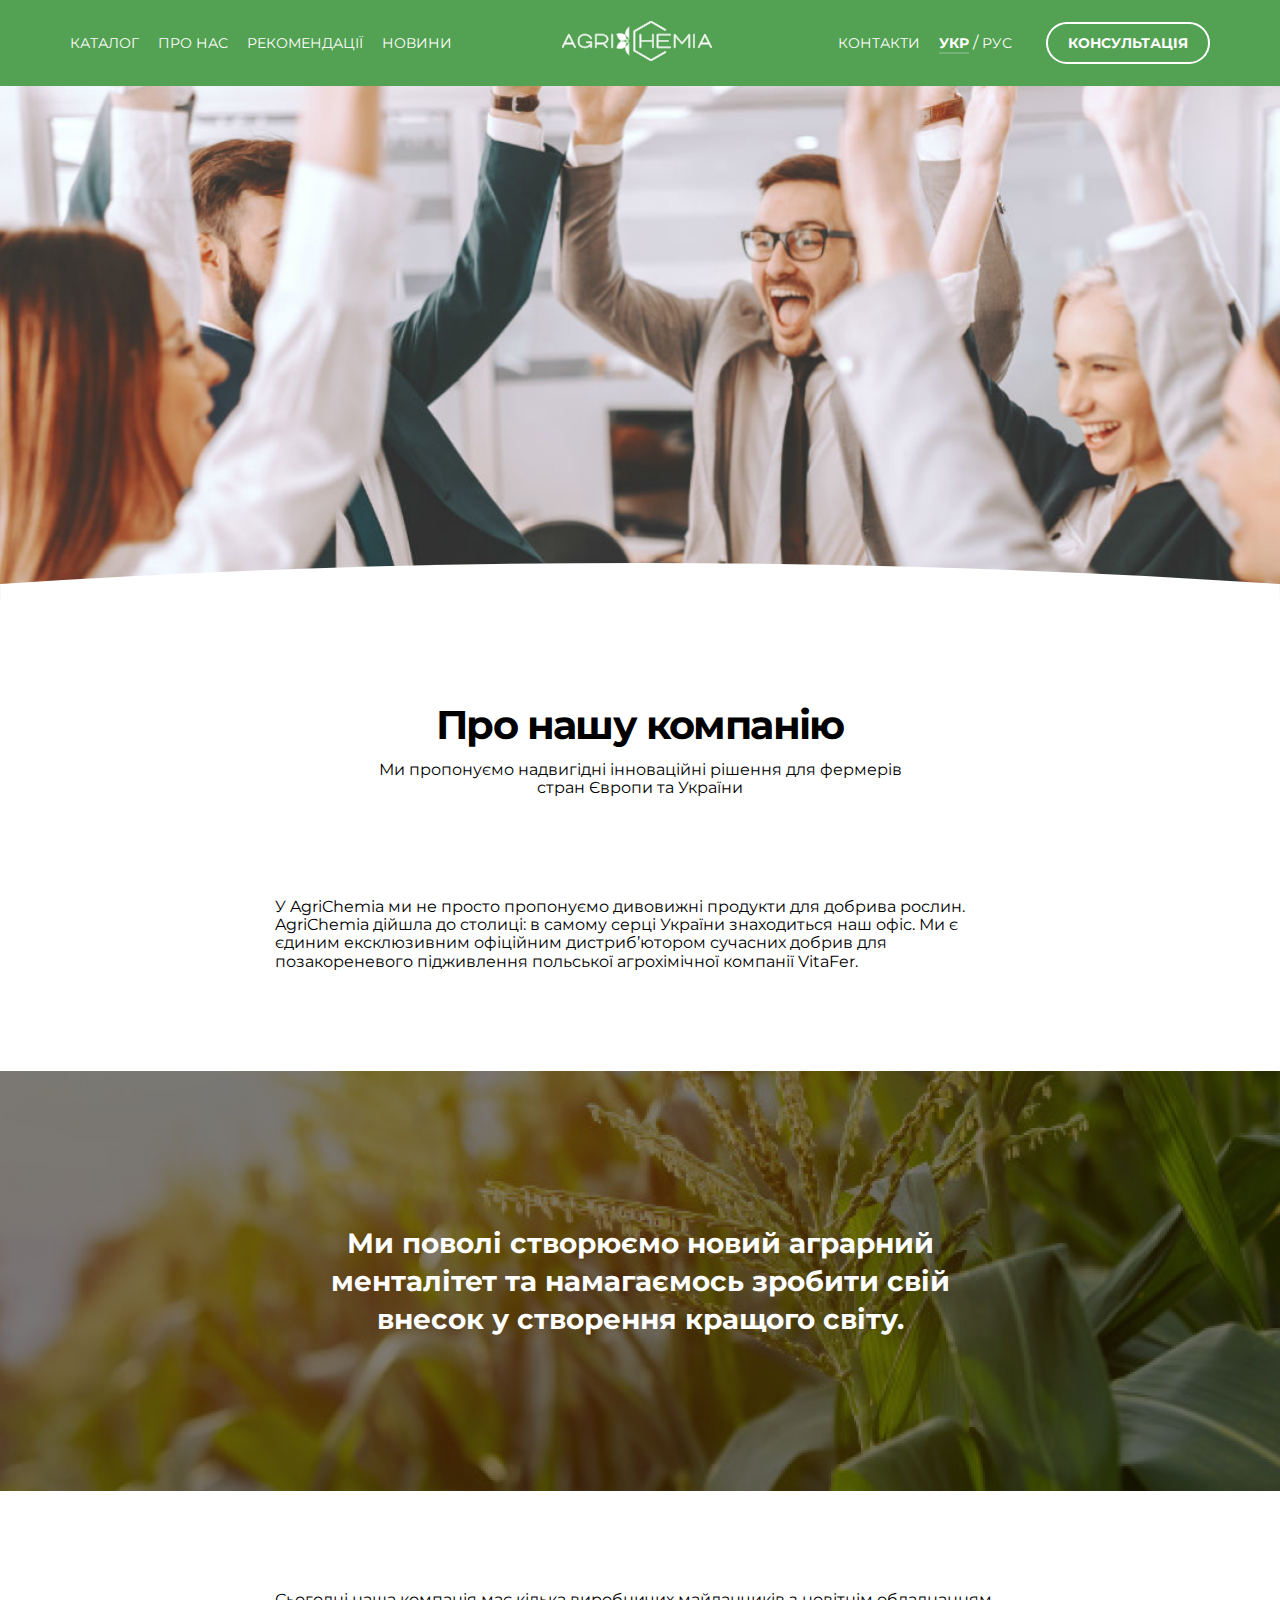
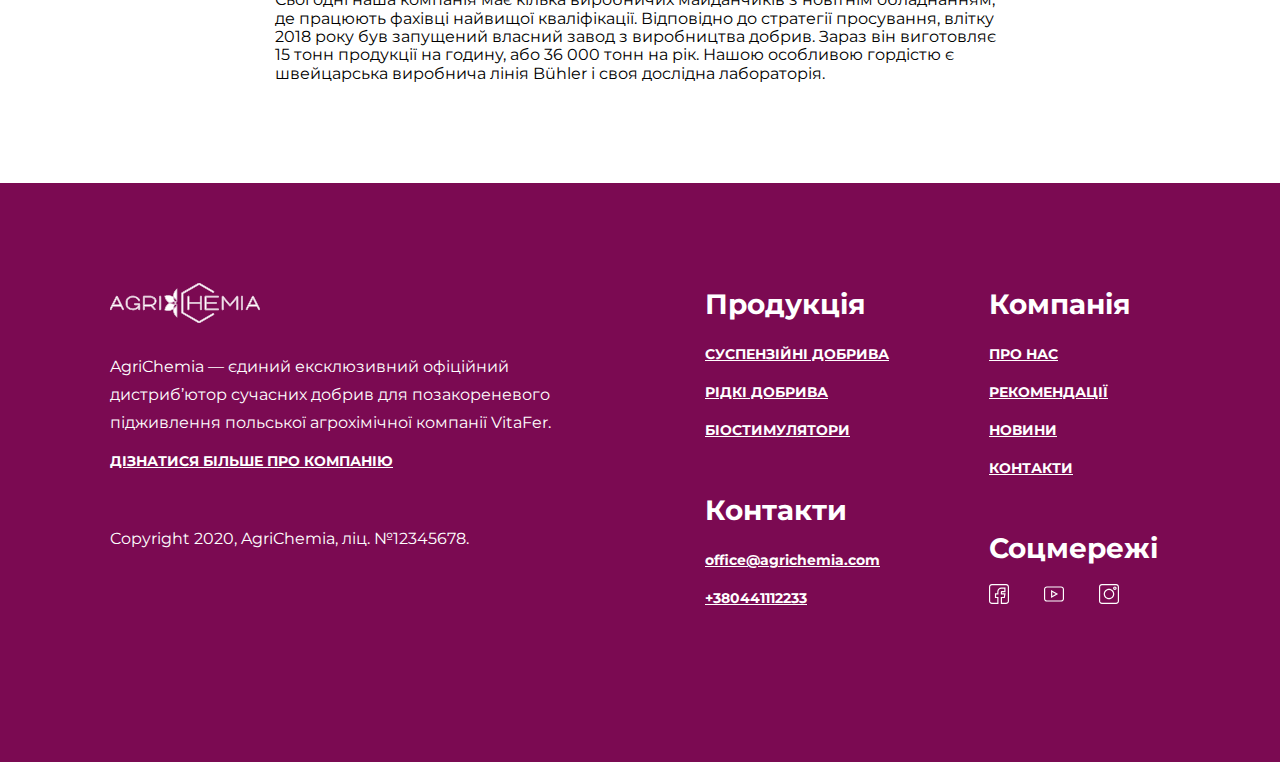
==== commit aeb3c9cb: "added categories page and cleaning style sccs file" ====
--- a/about.html
+++ b/about.html
@@ -94,7 +94,7 @@
       </div>
     </section>
     <section class="offer">
-      <div class="container">
+      <div class="container-pages">
         <div class="offer-content">
           <div class="offer-title">
             У AgriChemia ми не просто пропонуємо дивовижнi продукти для добрива рослин.
@@ -109,17 +109,19 @@
     </section>
     <section class="slider-info">
       <div class="slider-info__item" style="background-image: url(./images/slider2-img.jpg);">
-        <div class="slider-info__text">
-          <p>Ми поволі створюємо новий аграрний менталітет та намагаємось зробити свій внесок у створення кращого світу.
-          </p>
+        <div class="container-pages">
+          <div class="slider-info__text">
+            <p>Ми поволі створюємо новий аграрний менталітет та намагаємось зробити свій внесок у створення кращого
+              світу.
+            </p>
+          </div>
         </div>
       </div>
     </section>
 
     <section class="text">
-      <div class="container">
+      <div class="container-pages">
         <div class="offer-content">
-          
           <div class="offer-text">Сьогодні наша компанія має кілька виробничих майданчиків з новітнім обладнанням, де
             працюють
             фахівці найвищої
--- a/style.css
+++ b/style.css
@@ -37,6 +37,11 @@
 .not-list {
   margin-left: 0;
   padding-left: 0;
+}
+
+.container-pages {
+  max-width: 730px;
+  margin: 0 auto;
 }
 
 h1.heading {
@@ -56,7 +61,7 @@
 .section__header::before {
   position: absolute;
   left: 0;
-  bottom: 0;
+  bottom: -1px;
   content: '';
   background-image: url(./images/gutter.svg);
   background-position: center calc(100% + 5px);
@@ -87,7 +92,6 @@
   font-weight: 400;
   font-size: 18px;
   line-height: 28px;
-  /* or 156% */
   text-align: center;
   letter-spacing: -0.04em;
   margin: 0;
@@ -113,7 +117,7 @@
   margin-top: 0;
 }
 
-.home .not-home .section__header {
+.not-home .section__header {
   background-size: cover;
   background-position: center;
   margin-top: 86px;
@@ -121,7 +125,11 @@
   width: 100vw;
 }
 
-.home .navi-father {
+.not-home .navi-father {
+  background-color: #53a152;
+}
+
+.navi-father {
   position: fixed;
   top: 0;
   left: 0;
@@ -132,17 +140,17 @@
   transition: all 0.3s cubic-bezier(0.33, 1, 0.68, 1);
 }
 
-.home .navi-father.scrolled .navi {
+.navi-father.scrolled .navi {
   height: 66px;
 }
 
-.home .heading__sub.product__slider-sub {
+.heading__sub.product__slider-sub {
   max-width: 540px;
   margin: -15px auto 0 auto;
   padding: 0 30px;
 }
 
-.home .navi {
+.navi {
   display: -webkit-box;
   display: -ms-flexbox;
   display: flex;
@@ -158,39 +166,39 @@
   transition: all 0.3s cubic-bezier(0.33, 1, 0.68, 1);
 }
 
-.home .navi-left {
+.navi-left {
   margin-left: 0;
   z-index: 1;
 }
 
-.home .navi-center {
+.navi-center {
   margin: 0 auto 0 110px;
   z-index: 0;
 }
 
-.home .navi-center > a img {
+.navi-center > a img {
   width: 150px;
 }
 
-.home .navi-right {
+.navi-right {
   z-index: 2;
 }
 
-.home .navi-right > a,
-.home .navi-right > .lang__selector,
-.home .navi-right > .btn {
+.navi-right > a,
+.navi-right > .lang__selector,
+.navi-right > .btn {
   display: inline;
 }
 
-.home .navi-right > .lang__selector {
+.navi-right > .lang__selector {
   margin-left: 15px;
 }
 
-.home .navi-right > .btn {
+.navi-right > .btn {
   margin-left: 30px;
 }
 
-.home .navi-right > a {
+.navi-right > a {
   position: relative;
   color: #fff;
   font-size: 14px;
@@ -199,7 +207,7 @@
   text-transform: uppercase;
 }
 
-.home .navi-right > a::before {
+.navi-right > a::before {
   position: absolute;
   top: 0;
   left: 50%;
@@ -212,17 +220,17 @@
   transition: all 0.3s cubic-bezier(0.33, 1, 0.68, 1);
 }
 
-.home .navi-right > a:hover::before {
+.navi-right > a:hover::before {
   left: 0;
   width: 100%;
 }
 
-.home .navi-first__item {
+.navi-first__item {
   position: relative;
   display: inline-block;
 }
 
-.home .navi-first__item > a {
+.navi-first__item > a {
   position: relative;
   color: #fff;
   font-size: 14px;
@@ -231,7 +239,7 @@
   text-transform: uppercase;
 }
 
-.home .navi-first__item > a::before {
+.navi-first__item > a::before {
   position: absolute;
   top: 0;
   left: 50%;
@@ -244,17 +252,17 @@
   transition: all 0.3s cubic-bezier(0.33, 1, 0.68, 1);
 }
 
-.home .navi-first__item > a:hover::before {
+.navi-first__item > a:hover::before {
   left: 0;
   width: 100%;
 }
 
-.home .navi-first__item.hovered > a::before {
+.navi-first__item.hovered > a::before {
   left: 0;
   width: 100%;
 }
 
-.home .navi-first__item .sub__menu {
+.navi-first__item .sub__menu {
   position: absolute;
   top: 0;
   display: block;
@@ -269,7 +277,7 @@
           transition-delay: .3s;
 }
 
-.home .navi-first__item .sub__menu .sub__navi {
+.navi-first__item .sub__menu .sub__navi {
   margin-top: 40px;
   padding: 25px;
   border-radius: 30px;
@@ -284,11 +292,11 @@
           transition-delay: 0s;
 }
 
-.home .navi-first__item .sub__menu .sub__navi > li:not(:first-child) {
+.navi-first__item .sub__menu .sub__navi > li:not(:first-child) {
   margin-top: 15px;
 }
 
-.home .navi-first__item .sub__menu .sub__navi a {
+.navi-first__item .sub__menu .sub__navi a {
   color: #53a152;
   font-size: 14px;
   font-style: normal;
@@ -297,14 +305,14 @@
   white-space: nowrap;
 }
 
-.home .navi-first__item.hovered .sub__menu {
+.navi-first__item.hovered .sub__menu {
   -webkit-transform: scaleY(1);
           transform: scaleY(1);
   -webkit-transition-delay: 0s;
           transition-delay: 0s;
 }
 
-.home .navi-first__item.hovered .sub__menu .sub__navi {
+.navi-first__item.hovered .sub__menu .sub__navi {
   opacity: 1;
   -webkit-transform: translateY(0%);
           transform: translateY(0%);
@@ -314,24 +322,24 @@
           transition-delay: .2s;
 }
 
-.home .navi-first__item:not(:first-child) {
+.navi-first__item:not(:first-child) {
   margin-left: 15px;
 }
 
-.home .navi-first__item.current > a {
+.navi-first__item.current > a {
   font-weight: bold;
 }
 
-.home .navi-first__item.current > a::before {
+.navi-first__item.current > a::before {
   left: 0;
   width: 100%;
 }
 
-.home .lang__selector_item {
+.lang__selector_item {
   display: inline-block;
 }
 
-.home .lang__selector_item > a {
+.lang__selector_item > a {
   position: relative;
   color: #fff;
   font-size: 14px;
@@ -340,7 +348,7 @@
   text-transform: uppercase;
 }
 
-.home .lang__selector_item > a::before {
+.lang__selector_item > a::before {
   position: absolute;
   top: 0;
   left: 50%;
@@ -353,28 +361,28 @@
   transition: all 0.3s cubic-bezier(0.33, 1, 0.68, 1);
 }
 
-.home .lang__selector_item > a:hover::before {
+.lang__selector_item > a:hover::before {
   left: 0;
   width: 100%;
 }
 
-.home .lang__selector_item:not(:first-child)::before {
+.lang__selector_item:not(:first-child)::before {
   position: relative;
   content: ' / ';
   color: #fff;
   display: inline-block;
 }
 
-.home .lang__selector_item.current > a {
+.lang__selector_item.current > a {
   font-weight: bold;
 }
 
-.home .lang__selector_item.current > a::before {
+.lang__selector_item.current > a::before {
   left: 0;
   width: 100%;
 }
 
-.home .btn {
+.btn {
   font-family: 'Montserrat', sans-serif;
   font-style: normal;
   font-weight: bold;
@@ -383,14 +391,14 @@
   text-transform: uppercase;
 }
 
-.home .btn__top-menu {
+.btn__top-menu {
   -webkit-box-ordinal-group: 5;
       -ms-flex-order: 4;
           order: 4;
   margin-left: auto;
 }
 
-.home .btn__bordered {
+.btn__bordered {
   background-color: transparent;
   border-radius: 50px;
   border: 2px solid #fff;
@@ -404,12 +412,12 @@
   transition: all 0.3s cubic-bezier(0.33, 1, 0.68, 1);
 }
 
-.home .btn__bordered:hover {
+.btn__bordered:hover {
   background-color: #fff;
   color: #53a152;
 }
 
-.home .menu__btn {
+.menu__btn {
   display: none;
   width: 50px;
   height: 50px;
@@ -420,7 +428,7 @@
   background-color: transparent;
 }
 
-.home .menu__btn-list {
+.menu__btn-list {
   padding-left: 40px;
   z-index: 4;
   width: 100%;
@@ -434,40 +442,40 @@
   transition: .5s;
 }
 
-.home .menu__btn-list.active {
+.menu__btn-list.active {
   -webkit-transform: translate(0);
           transform: translate(0);
   margin-top: 0;
 }
 
-.home .menu__btn-list a {
+.menu__btn-list a {
   color: #fff;
   font-size: 18px;
   font-weight: 700;
 }
 
-.home .menu__btn-list li:first-child {
+.menu__btn-list li:first-child {
   margin-top: 20px;
 }
 
-.home .menu__btn-list li + li {
+.menu__btn-list li + li {
   margin-top: 15px;
 }
 
-.home .menu__btn-list .heading__list center h1,
-.home .menu__btn-list .heading__sub-list {
+.menu__btn-list .heading__list center h1,
+.menu__btn-list .heading__sub-list {
   text-align: center;
 }
 
-.home .menu__btn-wrapper {
+.menu__btn-wrapper {
   height: 0;
   width: 0;
   position: relative;
 }
 
-.home .menu__btn span,
-.home .menu__btn span::before,
-.home .menu__btn span::after {
+.menu__btn span,
+.menu__btn span::before,
+.menu__btn span::after {
   position: absolute;
   top: 50%;
   margin-top: -1px;
@@ -477,66 +485,65 @@
   width: 24px;
 }
 
-.home .menu__btn span::before,
-.home .menu__btn span::after {
+.menu__btn span::before,
+.menu__btn span::after {
   content: "";
   display: block;
   -webkit-transition: .5s;
   transition: .5s;
 }
 
-.home .menu__btn span::before {
+.menu__btn span::before {
   -webkit-transform: translateY(-6px);
           transform: translateY(-6px);
 }
 
-.home .menu__btn span::after {
+.menu__btn span::after {
   -webkit-transform: translateY(6px);
           transform: translateY(6px);
 }
 
-.home .menu__btn.actived span::before {
+.menu__btn.actived span::before {
   -webkit-transform: rotate(45deg);
           transform: rotate(45deg);
 }
 
-.home .menu__btn.actived span::after {
+.menu__btn.actived span::after {
   -webkit-transform: rotate(-45deg);
           transform: rotate(-45deg);
 }
 
-.home .menu__btn.actived span {
+.menu__btn.actived span {
   height: 0;
 }
 
-.home .product__slider-text {
+.product__slider-text {
   margin: 100px 0;
   text-align: center;
 }
 
-.home .product__slider__heading, .home .product__slider__description {
+.product__slider__heading, .product__slider__description {
   color: #1d0e02;
   display: block;
   text-align: center !important;
 }
 
-.home .product__slider__heading {
+.product__slider__heading {
   margin-top: 60px;
   font-weight: bold;
   font-size: 28px;
   line-height: 28px;
-  /* or 100% */
   letter-spacing: -0.04em;
 }
 
-.home .product__slider__description {
+.product__slider__description {
   margin: -15px 30px 30px 30px;
   font-weight: 400;
   font-size: 16px;
   line-height: 20px;
 }
 
-.home .all__link {
+.all__link {
   margin-bottom: 80px;
   font-size: 14px;
   line-height: 28px;
@@ -550,12 +557,12 @@
   transition: all 0.3s cubic-bezier(0.33, 1, 0.68, 1);
 }
 
-.home .all__link:hover {
+.all__link:hover {
   -webkit-text-decoration-color: transparent;
           text-decoration-color: transparent;
 }
 
-.home .product-slider__image {
+.product-slider__image {
   display: -webkit-box;
   display: -ms-flexbox;
   display: flex;
@@ -571,7 +578,7 @@
           align-items: flex-end;
 }
 
-.home .product-slider__image img {
+.product-slider__image img {
   max-width: 240px;
   -webkit-filter: drop-shadow(15px 25px 10px rgba(0, 0, 0, 0.2));
           filter: drop-shadow(15px 25px 10px rgba(0, 0, 0, 0.2));
@@ -581,7 +588,7 @@
           transition-duration: .8s;
 }
 
-.home .swiper-pagination-bullet {
+.swiper-pagination-bullet {
   width: 8px;
   height: 8px;
   background-color: transparent;
@@ -591,36 +598,36 @@
   font-size: 14px;
 }
 
-.home .swiper-pagination-bullet-active {
+.swiper-pagination-bullet-active {
   background-color: #1d0e02;
 }
 
-.home .product-slider__container {
+.product-slider__container {
   min-height: 460px;
 }
 
-.home .product-slider__container .swiper-button-next::after,
-.home .product-slider__container .swiper-button-prev::after {
+.product-slider__container .swiper-button-next::after,
+.product-slider__container .swiper-button-prev::after {
   color: #1d0e02;
   font-size: 20px;
   cursor: pointer;
 }
 
-.home .product-slider__container .swiper-button-next .swiper-button-prev,
-.home .product-slider__container .swiper-container-rtl .swiper-button-prev {
+.product-slider__container .swiper-button-next .swiper-button-prev,
+.product-slider__container .swiper-container-rtl .swiper-button-prev {
   right: 10px;
   left: auto;
 }
 
-.home .product-slider__container .product-slider__container.swiper-container.swiper-container-initialized.swiper-container-horizontal.swiper-container-pointer-events {
+.product-slider__container .product-slider__container.swiper-container.swiper-container-initialized.swiper-container-horizontal.swiper-container-pointer-events {
   min-height: 460px;
 }
 
-.home .advantages__wrapper {
+.advantages__wrapper {
   position: relative;
 }
 
-.home .advantages-btn {
+.advantages-btn {
   color: #1d0e02;
   background-color: #fff;
   border: none;
@@ -636,66 +643,66 @@
   height: 60px;
 }
 
-.home .advantages-btn:hover {
+.advantages-btn:hover {
   background-color: #53a152;
   border: 1px solid #53a152;
   color: #fff;
 }
 
-.home .btn__wrapper {
+.btn__wrapper {
   text-align: center;
   margin-bottom: -10px;
 }
 
-.home .page {
+.offer {
+  margin-bottom: 100px;
+}
+
+.page {
   padding: 200px 0 30px;
   max-width: 730px;
   margin: 0 auto;
 }
 
-.home .page-box {
+.page-box {
   display: -webkit-box;
   display: -ms-flexbox;
   display: flex;
   margin-bottom: 30px;
 }
 
-.home .page-box__reverse img, .home .page-box__img {
+.page-box__reverse img, .page-box__img {
   width: 350px;
   height: 220px;
   position: relative;
 }
 
-.home .page-box__text, .home .page-box__text-reverse {
+.page-box__text, .page-box__text-reverse {
   margin-left: 30px;
   line-height: 28px;
   font-size: 18px;
   font-weight: 500;
 }
 
-.home .page-box__text-reverse, .home .page-box__text-reverse-reverse {
+.page-box__text-reverse, .page-box__text-reverse-reverse {
   padding: 0;
   margin-left: 0px;
   margin-right: 30px;
   margin-bottom: 30px;
 }
 
-.home .page .offer.offer-content {
-  max-width: 730px;
-  margin: 0 auto;
-}
-
-.home .page .page-box__text-reverse.page-box__right {
+.page .page-box__text-reverse.page-box__right {
   margin-right: 0;
   margin-left: 30px;
 }
 
-.home .page .big-img {
-  padding-bottom: 30px;
+.page .big-img {
+  margin-bottom: 30px;
   width: 100%;
-}
-
-.home .page .inner-link {
+  display: block;
+}
+
+.page .inner-link {
   position: absolute;
   bottom: 0;
   width: 100%;
@@ -709,43 +716,58 @@
       -ms-flex-align: center;
           align-items: center;
   background: rgba(0, 0, 0, 0.6);
-  -webkit-transition: all .5s;
-  transition: all .5s;
-  height: 0px;
+  height: 100%;
+  opacity: 0;
   overflow: hidden;
-}
-
-.home .page .inner-link img {
-  height: 85px;
+  -webkit-transition: all 0.3s cubic-bezier(0.33, 1, 0.68, 1);
+  transition: all 0.3s cubic-bezier(0.33, 1, 0.68, 1);
+  -webkit-transition-duration: .5s;
+          transition-duration: .5s;
+}
+
+.page .inner-link img {
+  height: auto;
   width: 70px;
-}
-
-.home .page .page-box__img:hover .inner-link {
+  -webkit-transform: scale(0);
+          transform: scale(0);
+  -webkit-transition: all 0.3s cubic-bezier(0.33, 1, 0.68, 1);
+  transition: all 0.3s cubic-bezier(0.33, 1, 0.68, 1);
+  -webkit-transition-duration: .5s;
+          transition-duration: .5s;
+}
+
+.page .page-box__img:hover .inner-link {
   min-height: 100%;
   cursor: pointer;
-}
-
-.home .page .page-box__textreverse {
+  opacity: 1;
+}
+
+.page .page-box__img:hover .inner-link > a > img {
+  -webkit-transform: scale(1);
+          transform: scale(1);
+}
+
+.page .page-box__textreverse {
   margin-left: 0;
   margin-right: 30px;
   margin-top: 30px;
 }
 
-.home .page .page-box__reverse {
+.page .page-box__reverse {
   margin-top: 30px;
 }
 
-.home .page .page-box__reverse img {
+.page .page-box__reverse img {
   max-width: 350px;
   max-height: 220px;
 }
 
-.home .page .offer {
+.page .offer {
   padding: 100px 0;
   background-color: #F1F1F1;
 }
 
-.home .page .offer-content {
+.page .offer-content {
   max-width: 810px;
   margin: 0 auto;
   padding: 0 40px;
@@ -753,20 +775,20 @@
   text-align: center;
 }
 
-.home .page .offer-title {
+.page .offer-title {
   font-size: 28px;
   font-weight: 700;
   margin-bottom: 20px;
 }
 
-.home .page .offer-text {
+.page .offer-text {
   font-size: 18px;
   line-height: 28px;
   font-weight: 500;
   margin-bottom: 30px;
 }
 
-.home .gallery {
+.gallery {
   display: -webkit-box;
   display: -ms-flexbox;
   display: flex;
@@ -775,21 +797,21 @@
           justify-content: start;
 }
 
-.home .gallery li {
+.gallery li {
   width: 33.33%;
 }
 
-.home .text {
+.text {
   padding: 100px 0;
 }
 
-.home .swiper-navigation__wrapper {
+.swiper-navigation__wrapper {
   position: relative;
   width: 100%;
   z-index: 222;
 }
 
-.home .swiper-navigation__inner {
+.swiper-navigation__inner {
   color: #1d0e02;
   border: none;
   text-transform: uppercase;
@@ -803,27 +825,27 @@
   transition: .5s;
 }
 
-.home .swiper-navigation__inner .swiper-pagination-bullet {
+.swiper-navigation__inner .swiper-pagination-bullet {
   margin-left: 10px !important;
 }
 
-.home .swiper-navigation__inner .swiper-pagination-bullet:last-child {
+.swiper-navigation__inner .swiper-pagination-bullet:last-child {
   margin-right: 10px;
 }
 
-.home .slider-info {
+.slider-info {
   position: relative;
   margin: 0 auto;
 }
 
-.home .slider-info .advantages-heading__wrapper {
+.slider-info .advantages-heading__wrapper {
   position: absolute;
   margin-top: -27px;
   width: 100%;
   z-index: 2;
 }
 
-.home .slider-info .advantages-heading__wrapper .advantages-heading {
+.slider-info .advantages-heading__wrapper .advantages-heading {
   color: #1d0e02;
   background-color: #fff;
   border: none;
@@ -838,24 +860,24 @@
   transition: .5s;
 }
 
-.home .slider-info .swiper-scrollbar {
+.slider-info .swiper-scrollbar {
   background: rgba(255, 255, 255, 0.5);
 }
 
-.home .slider-info .swiper-scrollbar-drag {
+.slider-info .swiper-scrollbar-drag {
   background: #53a152;
 }
 
-.home .slider-info .all__link {
+.slider-info .all__link {
   margin-top: 30px;
   margin-bottom: 50px;
 }
 
-.home .slider-info .swiper-navigation__wrapper {
+.slider-info .swiper-navigation__wrapper {
   margin-top: -25px;
 }
 
-.home .slider-info__item {
+.slider-info__item {
   min-height: 420px;
   background-color: rgba(0, 0, 0, 0.5);
   background-blend-mode: multiply;
@@ -873,7 +895,7 @@
           align-items: center;
 }
 
-.home .slider-info__text {
+.slider-info__text {
   max-width: 730px;
   text-align: center;
   color: #fff;
@@ -883,12 +905,12 @@
   padding: 0 40px;
 }
 
-.home .news-mask-svg {
+.news-mask-svg {
   height: auto;
   width: 158px;
 }
 
-.home .slider-news__text {
+.slider-news__text {
   display: -webkit-inline-box;
   display: -ms-inline-flexbox;
   display: inline-flex;
@@ -899,7 +921,7 @@
   margin-left: 30px;
 }
 
-.home .slider-news__title {
+.slider-news__title {
   color: #1d0e02;
   display: block;
   margin-top: 20px;
@@ -908,7 +930,7 @@
   font-weight: 700;
 }
 
-.home .slider-news__item {
+.slider-news__item {
   display: -webkit-box;
   display: -ms-flexbox;
   display: flex;
@@ -925,33 +947,33 @@
   margin-left: 40px;
 }
 
-.home .slider-news__imagewrapper {
+.slider-news__imagewrapper {
   display: inline-block;
   height: 180px;
   width: auto;
 }
 
-.home .slider-news__image {
+.slider-news__image {
   height: 100%;
   width: auto;
 }
 
-.home .slider-news__date {
+.slider-news__date {
   font-size: 14px;
 }
 
-.home .distributors__slider {
+.distributors__slider {
   background-color: #f1f1f1;
 }
 
-.home .distributors__slider .distributors-heading__wrapper {
+.distributors__slider .distributors-heading__wrapper {
   position: absolute;
   margin-top: -27px;
   width: 100%;
   z-index: 2;
 }
 
-.home .distributors__slider .distributors-heading__wrapper .distributors-heading {
+.distributors__slider .distributors-heading__wrapper .distributors-heading {
   color: #1d0e02;
   background-color: #fff;
   border: none;
@@ -966,21 +988,21 @@
   transition: .5s;
 }
 
-.home .distributors__slider .swiper-navigation__wrapper {
+.distributors__slider .swiper-navigation__wrapper {
   position: absolute;
   bottom: -25px;
 }
 
-.home .distributors__slider .swiper-pagination-bullet {
+.distributors__slider .swiper-pagination-bullet {
   border-color: #fff;
 }
 
-.home .distributors__slider .swiper-pagination-bullet.swiper-pagination-bullet-active {
+.distributors__slider .swiper-pagination-bullet.swiper-pagination-bullet-active {
   background-color: #fff;
   border-color: #fff;
 }
 
-.home .distributors-slider__container {
+.distributors-slider__container {
   position: relative;
   margin: 0 auto;
   display: -webkit-box;
@@ -995,11 +1017,11 @@
   min-height: 420px;
 }
 
-.home .distributors-slider__slide > a {
+.distributors-slider__slide > a {
   display: block;
 }
 
-.home .distributors-slider__image {
+.distributors-slider__image {
   display: -webkit-box;
   display: -ms-flexbox;
   display: flex;
@@ -1014,7 +1036,7 @@
   max-height: 90px;
 }
 
-.home .distributors-slider__image img {
+.distributors-slider__image img {
   -webkit-filter: grayscale(100);
           filter: grayscale(100);
   max-width: 100%;
@@ -1025,30 +1047,30 @@
           transition-duration: 1s;
 }
 
-.home .distributors-slider__image:hover img {
+.distributors-slider__image:hover img {
   -webkit-filter: grayscale(0);
           filter: grayscale(0);
 }
 
-.home .footer {
+.footer {
   padding: 100px 0;
   background-color: #7b0a52;
   color: #fff;
 }
 
-.home .footer-inner {
+.footer-inner {
   display: -webkit-box;
   display: -ms-flexbox;
   display: flex;
 }
 
-.home .footer-title {
+.footer-title {
   font-size: 28px;
   font-weight: 700;
   margin-bottom: 20px;
 }
 
-.home .footer a {
+.footer a {
   color: #fff;
   text-transform: uppercase;
   text-decoration: underline;
@@ -1060,38 +1082,38 @@
   transition: all 0.3s cubic-bezier(0.33, 1, 0.68, 1);
 }
 
-.home .footer a:hover {
+.footer a:hover {
   -webkit-text-decoration-color: transparent;
           text-decoration-color: transparent;
 }
 
-.home .footer a[href*='email'] {
+.footer a[href*='email'] {
   text-transform: lowercase;
 }
 
-.home .footer-logo {
+.footer-logo {
   width: 50%;
   padding-right: 120px;
   padding-left: 40px;
 }
 
-.home .footer-logo__img {
+.footer-logo__img {
   display: block;
   margin-bottom: 30px;
 }
 
-.home .footer-logo__text, .home .footer-logo__copytext {
+.footer-logo__text, .footer-logo__copytext {
   font-size: 16px;
   line-height: 28px;
   margin-bottom: 10px;
 }
 
-.home .footer-logo__copytext {
+.footer-logo__copytext {
   margin-bottom: 0;
   margin-top: 50px;
 }
 
-.home .footer-info {
+.footer-info {
   margin-right: 30px;
   width: 50%;
   padding-top: 5px;
@@ -1100,53 +1122,53 @@
   display: flex;
 }
 
-.home .footer-info__links {
+.footer-info__links {
   margin-bottom: 50px;
 }
 
-.home .footer-info__links:not(:first-child) a {
+.footer-info__links:not(:first-child) a {
   margin-top: 10px;
 }
 
-.home .footer-info__products {
+.footer-info__products {
   margin-right: 100px;
 }
 
-.home .footer-info__icons {
+.footer-info__icons {
   display: -webkit-box;
   display: -ms-flexbox;
   display: flex;
 }
 
-.home .footer-info__icons a + a {
+.footer-info__icons a + a {
   margin-left: 35px;
 }
 
-.home .page.offer-content {
+.page.offer-content {
   text-align: center;
   min-width: 730px;
 }
 
 @media (min-width: 1306px) {
-  .home .section__header::before {
+  .section__header::before {
     background-position: center calc(100% + 30px);
   }
 }
 
 @media all and (min-width: 1200px) and (max-width: 1305px) {
-  .home .section__header::before {
+  .section__header::before {
     background-position: center calc(100% + 15px);
   }
 }
 
 @media (min-width: 1200px) {
-  .home .home .section__header {
+  .home .section__header {
     min-height: 800px;
   }
-  .home .not-home .section__header {
+  .not-home .section__header {
     min-height: 514px;
   }
-  .home .product-slider__slide {
+  .product-slider__slide {
     position: relative;
     -webkit-transform: scale(1);
             transform: scale(1);
@@ -1155,11 +1177,11 @@
     -webkit-transition-duration: .8s;
             transition-duration: .8s;
   }
-  .home .product-slider__slide .product-slider__image {
+  .product-slider__slide .product-slider__image {
     -webkit-animation: gravitation 15s cubic-bezier(0.65, 0, 0.35, 1) infinite;
             animation: gravitation 15s cubic-bezier(0.65, 0, 0.35, 1) infinite;
   }
-  .home .product-slider__slide .product-slider__image::after {
+  .product-slider__slide .product-slider__image::after {
     position: absolute;
     content: '';
     background-image: url(./images/btn-more.svg);
@@ -1176,45 +1198,45 @@
     -webkit-transition: all 0.3s cubic-bezier(0.33, 1, 0.68, 1);
     transition: all 0.3s cubic-bezier(0.33, 1, 0.68, 1);
   }
-  .home .product-slider__slide:hover {
+  .product-slider__slide:hover {
     -webkit-transform: scale(1.1);
             transform: scale(1.1);
   }
-  .home .product-slider__slide:hover .product-slider__image::after {
+  .product-slider__slide:hover .product-slider__image::after {
     opacity: 1;
     -webkit-transform: scale(1);
             transform: scale(1);
   }
-  .home .product-slider__slide:hover .product-slider__image img {
+  .product-slider__slide:hover .product-slider__image img {
     -webkit-filter: drop-shadow(20px 30px 20px rgba(0, 0, 0, 0.3));
             filter: drop-shadow(20px 30px 20px rgba(0, 0, 0, 0.3));
   }
-  .home .product-slider__slide:nth-child(2n) {
+  .product-slider__slide:nth-child(2n) {
     margin-top: 50px;
   }
-  .home .product-slider__slide:nth-child(2n) .product-slider__image {
+  .product-slider__slide:nth-child(2n) .product-slider__image {
     -webkit-animation-delay: .5s;
             animation-delay: .5s;
   }
-  .home .product-slider__slide:nth-child(3n) .product-slider__image {
+  .product-slider__slide:nth-child(3n) .product-slider__image {
     -webkit-animation-delay: 1s;
             animation-delay: 1s;
   }
-  .home .product-slider__slide:nth-child(4n) .product-slider__image {
+  .product-slider__slide:nth-child(4n) .product-slider__image {
     -webkit-animation-delay: 1.5s;
             animation-delay: 1.5s;
   }
-  .home .product-slider__slide:nth-child(5n) .product-slider__image {
+  .product-slider__slide:nth-child(5n) .product-slider__image {
     -webkit-animation-delay: 2s;
             animation-delay: 2s;
   }
-  .home .product-slider__container {
+  .product-slider__container {
     overflow: visible;
   }
-  .home .distributors-slider__container {
+  .distributors-slider__container {
     overflow: visible;
   }
-  .home .distributors-slider__slide {
+  .distributors-slider__slide {
     -webkit-transform: scale(1);
             transform: scale(1);
     -webkit-transition: all 0.3s cubic-bezier(0.33, 1, 0.68, 1);
@@ -1222,26 +1244,26 @@
     -webkit-transition-duration: 1s;
             transition-duration: 1s;
   }
-  .home .distributors-slider__slide:hover {
+  .distributors-slider__slide:hover {
     -webkit-transform: scale(1.2);
             transform: scale(1.2);
   }
-  .home .product-slider__container,
-  .home .slider-news__container {
+  .product-slider__container,
+  .slider-news__container {
     position: relative;
     overflow: visible;
   }
-  .home .product-slider__container .swiper-navigation__wrapper,
-  .home .slider-news__container .swiper-navigation__wrapper {
+  .product-slider__container .swiper-navigation__wrapper,
+  .slider-news__container .swiper-navigation__wrapper {
     margin-top: 100px;
   }
-  .home .all__link {
+  .all__link {
     margin-bottom: 100px;
   }
-  .home .all__link:hover {
+  .all__link:hover {
     color: #53a152;
   }
-  .home .slider-news__item .news-mask-svg {
+  .slider-news__item .news-mask-svg {
     -webkit-filter: drop-shadow(5px 5px 5px rgba(0, 0, 0, 0.2));
             filter: drop-shadow(5px 5px 5px rgba(0, 0, 0, 0.2));
     -webkit-transform: scale(1);
@@ -1251,19 +1273,24 @@
     -webkit-transition-duration: 1s;
             transition-duration: 1s;
   }
-  .home .slider-news__item a {
+  .slider-news__item a {
     -webkit-transition: all 0.3s cubic-bezier(0.33, 1, 0.68, 1);
     transition: all 0.3s cubic-bezier(0.33, 1, 0.68, 1);
   }
-  .home .slider-news__item:hover .news-mask-svg {
+  .slider-news__item:hover .news-mask-svg {
     -webkit-filter: drop-shadow(10px 10px 5px rgba(0, 0, 0, 0.2));
             filter: drop-shadow(10px 10px 5px rgba(0, 0, 0, 0.2));
     -webkit-transform: scale(1.1);
             transform: scale(1.1);
   }
-  .home .slider-news__item:hover a {
+  .slider-news__item:hover a {
     color: #53a152;
   }
+}
+
+.big-img__wrapper {
+  height: auto;
+  width: auto;
 }
 
 @-webkit-keyframes gravitation {
@@ -1312,21 +1339,57 @@
   }
 }
 
+@-webkit-keyframes fadeIn {
+  0% {
+    opacity: 0;
+  }
+  100% {
+    opacity: 1;
+  }
+}
+
+@keyframes fadeIn {
+  0% {
+    opacity: 0;
+  }
+  100% {
+    opacity: 1;
+  }
+}
+
+@-webkit-keyframes fadeOut {
+  from {
+    opacity: 1;
+  }
+  to {
+    opacity: 0;
+  }
+}
+
+@keyframes fadeOut {
+  from {
+    opacity: 1;
+  }
+  to {
+    opacity: 0;
+  }
+}
+
 @media (max-width: 1199px) {
-  .home .swiper-navigation__wrapper {
+  .swiper-navigation__wrapper {
     display: none;
   }
-  .home .slider-news__container.swiper-container.swiper-container-initialized.swiper-container-horizontal.swiper-container-pointer-events {
+  .slider-news__container.swiper-container.swiper-container-initialized.swiper-container-horizontal.swiper-container-pointer-events {
     min-height: 240px;
   }
 }
 
 @media (max-width: 1175px) {
-  .home .navi-left {
+  .navi-left {
     margin: 0 auto;
     padding-right: 80px;
   }
-  .home .navi-center {
+  .navi-center {
     position: absolute;
     left: 0;
     right: 0;
@@ -1334,250 +1397,259 @@
     margin: 0;
     width: 100vw;
   }
-  .home .navi-right {
+  .navi-right {
     margin: 0 auto;
   }
-  .home .navi-right > .btn {
+  .navi-right > .btn {
     margin-left: 10px;
   }
-  .home .btn__bordered {
+  .btn__bordered {
     padding: 3px 5px;
   }
-  .home .section__header .text-block {
+  .section__header .text-block {
     margin-top: 0;
   }
 }
 
 @media all and (max-width: 1140px) {
-  .home .container {
+  .container {
     width: 100%;
     margin: 0 auto;
   }
-  .home .navi-left,
-  .home .btn.btn__top-menu.btn__bordered,
-  .home .navi-right > a {
+  .navi-left,
+  .btn.btn__top-menu.btn__bordered,
+  .navi-right > a {
     display: none;
   }
-  .home .offer-content {
+  .offer-content {
     max-width: 810px;
     padding: 0 40px;
   }
-  .home .menu__btn {
+  .menu__btn {
     display: block;
   }
-  .home .navi-right {
+  .navi-right {
     margin-right: 30px;
   }
-  .home .section__header {
+  .section__header {
     background-image: url(./images/agrichemia-header-mobile.png);
     background-size: 100%;
     background-position: center 40%;
   }
-  .home .home .navi {
+  .home .navi {
     padding-top: 0;
   }
 }
 
 @media (max-width: 1024px) {
-  .home .product-slider__image img {
+  .product-slider__image img {
     max-width: 190px;
   }
-  .home .footer-logo {
+  .footer-logo {
     padding-right: 50px;
   }
-  .home-info__products {
+  -info__products {
     margin-right: 50px;
   }
 }
 
-@media (max-width: 864px) {
-  .home main {
-    margin: 0  40px;
-  }
-}
-
 @media (max-width: 768px) {
-  .home .page-box__text-reverse img {
+  .not-home
+.page {
+    margin: 0 40px;
+    overflow: hidden;
+    padding: 100px 0 50px;
+  }
+  .page-box__text-reverse img {
     min-width: 100%;
   }
-  .home .section__header {
+  .section__header {
     background-image: url(./images/agrichemia-header-mobile.png);
     background-size: 100%;
     background-position: center 84%;
     height: 100vh;
   }
-  .home .section__header .text-block {
+  .section__header .text-block {
     padding-top: 190px;
   }
-  .home .section__header .text-block .heading {
+  .section__header .text-block .heading {
     font-size: 30px;
   }
-  .home .section__header .text-block .heading__sub {
+  .section__header .text-block .heading__sub {
     font-size: 16px;
   }
-  .home .page .page-box__text-reverse.page-box__right {
+  .page .page-box__text-reverse.page-box__right {
     margin-left: 0;
     margin-top: 30px;
   }
-  .home .page-box,
-  .home .page-box__reverse {
+  .page-box,
+  .page-box__reverse {
     display: block;
   }
-  .home .page-box img,
-  .home .page-box__reverse img {
+  .page-box img,
+  .page-box__reverse img {
     width: 100%;
   }
-  .home .page-box__text,
-  .home .page-box__reverse__text {
+  .page-box__text,
+  .page-box__reverse__text {
     margin-left: 0;
   }
-  .home .page-box__reverse img,
-  .home .page-box__img {
+  .page-box__reverse img,
+  .page-box__img {
     min-width: 100%;
   }
-  .home .menu__btn {
+  .menu__btn {
     left: 15px;
   }
-  .home .home .navi-father {
+  .home .navi-father {
     margin-top: 0;
     -webkit-transition: all 0.3s cubic-bezier(0.33, 1, 0.68, 1);
     transition: all 0.3s cubic-bezier(0.33, 1, 0.68, 1);
   }
-  .home .home .navi-father.scrolled .navi {
+  .home .navi-father.scrolled .navi {
     height: 50px;
   }
-  .home.navi-father {
+  .navi-father {
     -webkit-transition: all 0.3s cubic-bezier(0.33, 1, 0.68, 1);
     transition: all 0.3s cubic-bezier(0.33, 1, 0.68, 1);
   }
-  .home.navi-father.scrolled .navi {
+  .navi-father.scrolled .navi {
     height: 60px;
   }
-  .home .navi {
+  .navi {
     height: 60px;
     -webkit-transition: all 0.3s cubic-bezier(0.33, 1, 0.68, 1);
     transition: all 0.3s cubic-bezier(0.33, 1, 0.68, 1);
   }
-  .home .navi-center > a > img {
+  .navi-center > a > img {
     margin-top: 4px;
     width: 140px;
   }
-  .home .navi-right .lang__selector {
+  .navi-right .lang__selector {
     position: relative;
     margin-right: -15px;
   }
-  .home .navi-right .lang__selector_item.current {
+  .navi-right .lang__selector_item.current {
     display: none;
   }
-  .home .navi-right .lang__selector_item::before {
+  .navi-right .lang__selector_item::before {
     display: none;
   }
-  .home .navi-right .lang__selector_item > a {
+  .navi-right .lang__selector_item > a {
     border: 2px solid #fff;
     border-radius: 50px;
     padding: 1px 6px;
     font-size: 12px;
     font-weight: 600;
   }
-  .home .slider-news__item {
+  .slider-news__item {
     padding-left: 40px;
   }
-  .home .slider-info__text {
+  .slider-info__text {
     font-size: 20px;
     line-height: 26px;
   }
-  .home .slider-info__item {
+  .slider-info__item {
     min-height: 340px;
   }
-  .home .distributors-slider__container {
+  .distributors-slider__container {
     min-height: 200px;
   }
-  .home .footer {
+  .footer {
     position: relative;
   }
-  .home .footer-inner {
+  .footer-inner {
     display: block;
   }
-  .home .footer-logo {
+  .footer-logo {
     width: 100%;
     padding-left: 0;
   }
-  .home .footer-logo__img {
+  .footer-logo__img {
     margin: 0 auto;
     padding-bottom: 30px;
   }
-  .home .footer-logo__text {
-    padding-left: 40px;
-  }
-  .home .footer-logo__link {
+  .footer-logo__text {
+    padding: 0 40px;
+  }
+  .footer-logo__link {
     text-align: center;
   }
-  .home .footer-logo__copytext {
+  .footer-logo__copytext {
     position: absolute;
     bottom: 20px;
     left: 40px;
   }
-  .home .footer-info {
+  .footer-info {
     width: 100%;
     margin-top: 30px;
   }
-  .home .footer-info__products {
+  .footer-info__products {
     width: 50%;
     padding-left: 40px;
     margin-right: 50px;
   }
-  .home .footer-info__company {
+  .footer-info__company {
     padding-right: 20px;
   }
 }
 
 @media all and (min-width: 600px) and (max-width: 768px) {
-  .home .slider-news__title {
+  .slider-news__title {
     margin-right: 80px;
   }
 }
 
 @media (max-width: 480px) {
-  .home .slider-news__item {
+  .slider-news__item {
     padding-left: 0;
     display: block;
     text-align: center;
     margin-left: 0;
   }
-  .home .slider-news__text {
+  .slider-news__text {
     margin-left: 0;
     padding: 0 20px;
   }
-  .home .slider-news__date {
+  .slider-news__date {
     margin-top: 20px;
   }
-  .home .slider-news__title {
+  .slider-news__title {
     margin-right: 0;
   }
-  .home .heading.product__slider-heading,
-  .home .offer-title {
+  .heading.product__slider-heading,
+  .offer-title {
     font-size: 22px;
   }
-  .home .distributors-slider__container {
+  .offer .heading.product__slider-heading,
+  .offer .offer-title {
+    font-size: 16px;
+    font-weight: 700;
+    margin-bottom: 30px;
+  }
+  .offer .product__slider-text {
+    margin: 50px 0;
+  }
+  .distributors-slider__container {
     min-height: 120px;
   }
-  .home .footer a {
+  .footer a {
     display: block;
     margin: 0 auto;
   }
-  .home .footer-info {
+  .footer-info {
     display: block;
   }
-  .home .footer-info__products {
+  .footer-info__products {
     width: 100%;
     text-align: center;
     padding-left: 0;
     margin-bottom: 30px;
   }
-  .home .footer-info__company {
+  .footer-info__company {
     text-align: center;
   }
-  .home .footer-logo__text {
+  .footer-logo__text {
     text-align: center;
   }
 }
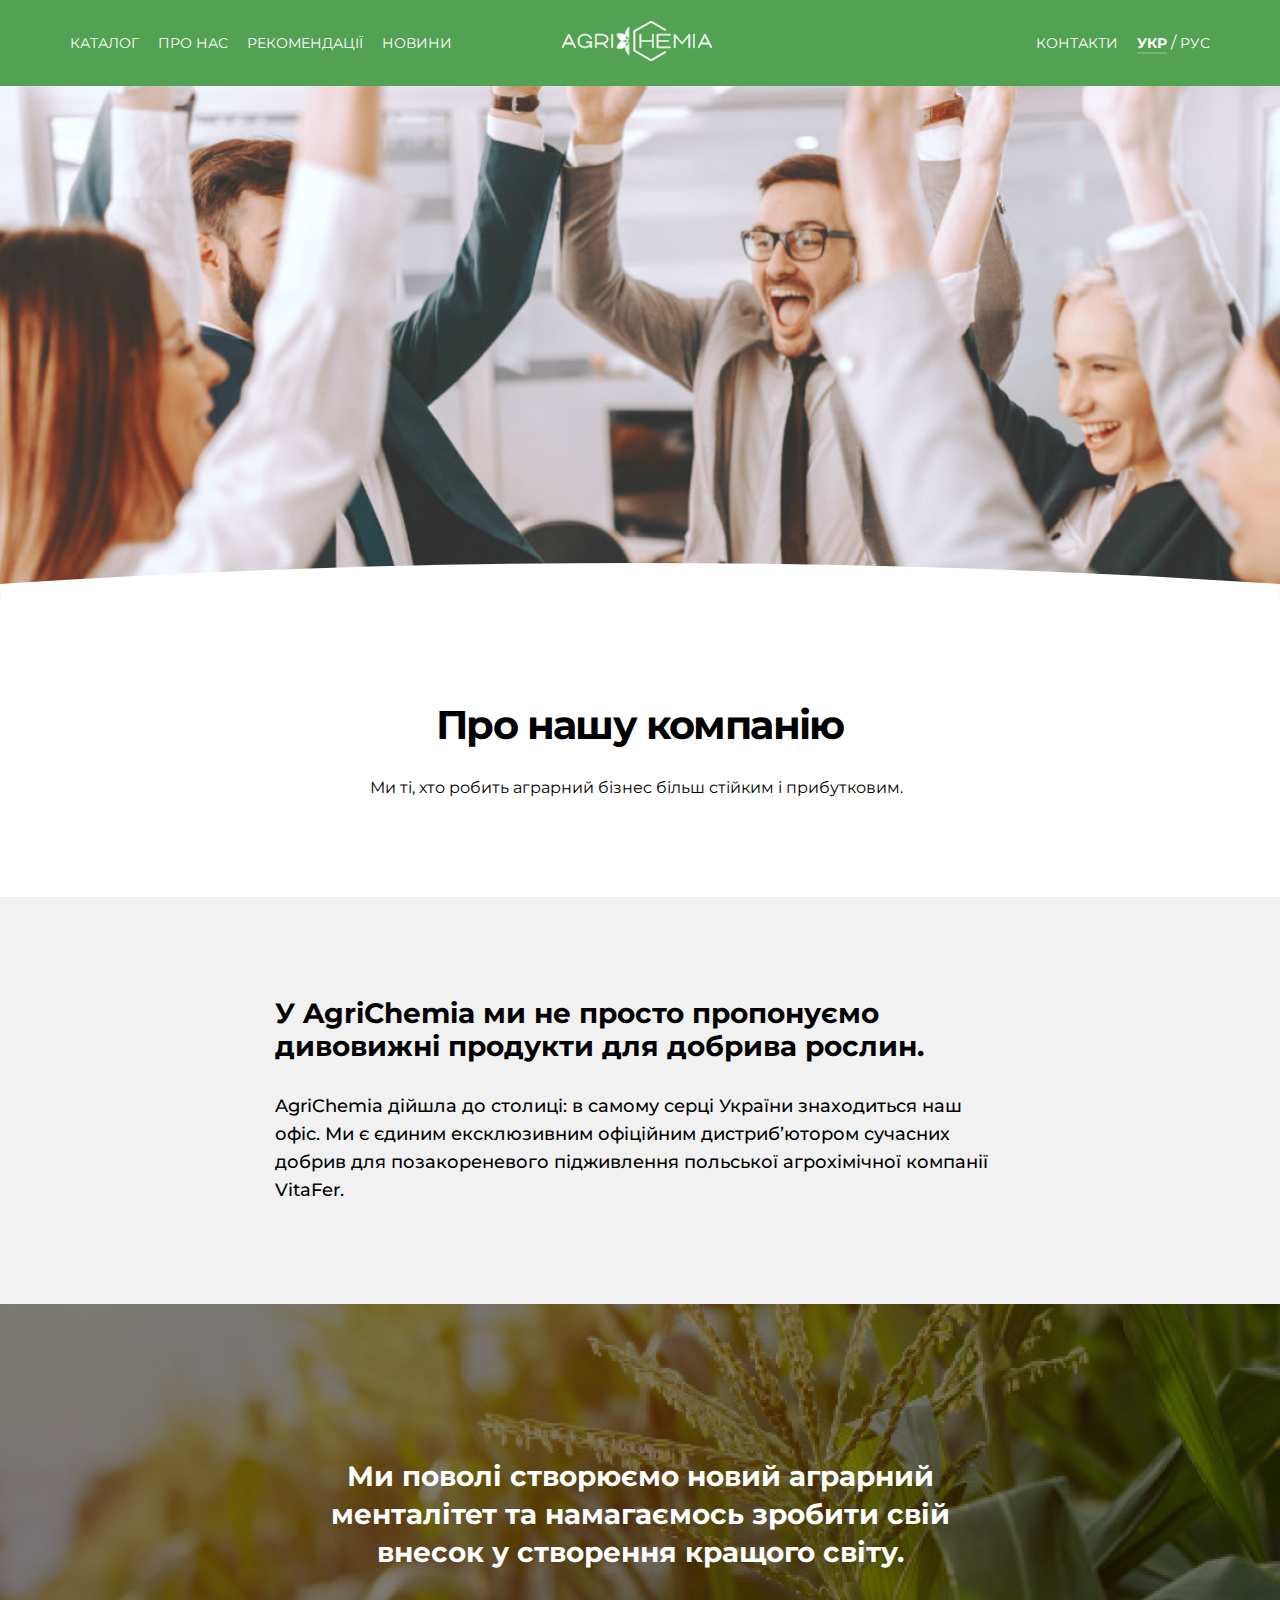
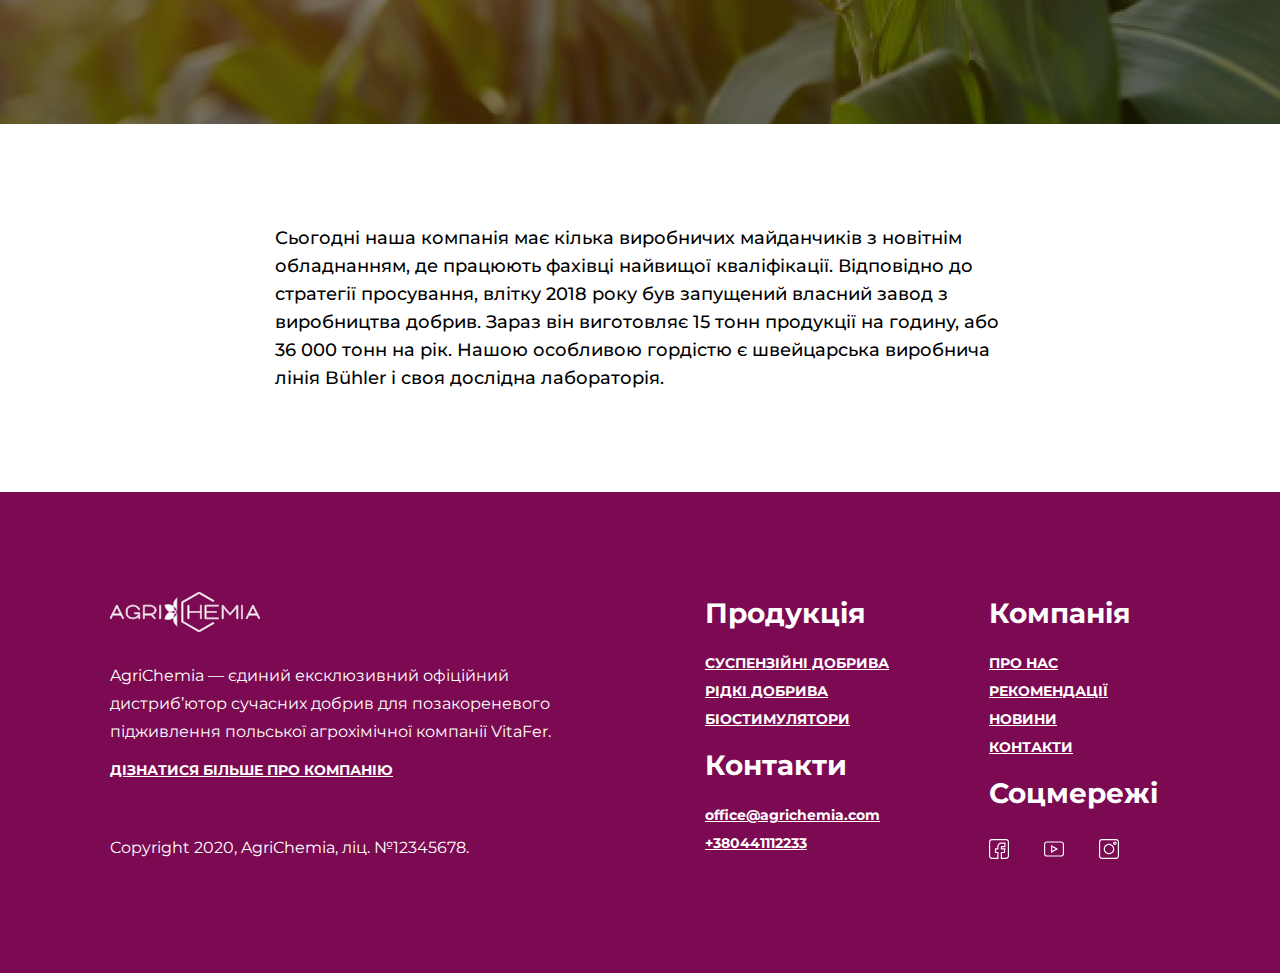
==== commit d961f3cd: "AGR-V7" ====
--- a/about.html
+++ b/about.html
@@ -74,36 +74,24 @@
         <li class="lang__selector_item">
           <a href="#">рус</a>
         </li>
-      </ul>
-      <button type="button" class="btn btn__top-menu btn__bordered">Консультацiя</button>
-    </div>
     </nav>
   </div>
   </div>
   <header class="section__header" style="background-image: url(./images/about-bg.jpg); height: 315px;"></header>
   <main>
-    <section class="product__slider">
-      <div class="container">
-        <div class="product__slider-text">
-          <div class="product__slider-tittle ">
-            <h1 class="heading product__slider-heading">Про нашу компанію</h1>
-            <p class="heading__sub product__slider-sub">Ми пропонуємо надвигідні інноваційні рішення для фермерів стран
-              Європи та України</p>
-          </div>
-        </div>
+    <section class="about-head">
+      <div class="container-pages">
+            <h1 class="heading">Про нашу компанію</h1>
+            <p class="heading__text">Ми ті, хто робить аграрний бізнес
+            більш стійким і прибутковим.</p>
       </div>
     </section>
-    <section class="offer">
+    <section class="about">
       <div class="container-pages">
-        <div class="offer-content">
-          <div class="offer-title">
-            У AgriChemia ми не просто пропонуємо дивовижнi продукти для добрива рослин.
-          </div>
-          <div class="offer-text">
-            AgriChemia дійшла до столиці: в самому серці України знаходиться наш офіс. Ми є єдиним ексклюзивним
-            офіційним
-            дистриб’ютором сучасних добрив для позакореневого підживлення польської агрохімічної компанії VitaFer.
-          </div>
+        <h4>У AgriChemia ми не просто пропонуємо дивовижнi продукти для добрива рослин.</h4>
+        <div class="style-text">
+          AgriChemia дійшла до столиці: в самому серці України знаходиться наш офіс. Ми є єдиним ексклюзивним офіційним
+          дистриб’ютором сучасних добрив для позакореневого підживлення польської агрохімічної компанії VitaFer.
         </div>
       </div>
     </section>
@@ -121,17 +109,16 @@
 
     <section class="text">
       <div class="container-pages">
-        <div class="offer-content">
-          <div class="offer-text">Сьогодні наша компанія має кілька виробничих майданчиків з новітнім обладнанням, де
+        <div class="style-text">
+            Сьогодні наша компанія має кілька виробничих майданчиків з новітнім обладнанням, де
             працюють
             фахівці найвищої
             кваліфікації.
             Відповідно до стратегії просування, влітку 2018 року був запущений власний завод з виробництва добрив.
             Зараз він виготовляє 15 тонн продукції на годину, або 36 000 тонн на рік. Нашою особливою гордістю є
             швейцарська
-            виробнича лінія Bühler і своя дослідна лабораторія.</div>
+            виробнича лінія Bühler і своя дослідна лабораторія.</p>
         </div>
-
       </div>
     </section>
     <footer class="footer">
--- a/style.css
+++ b/style.css
@@ -5,11 +5,15 @@
 }
 
 body {
-  font-family: 'Montserrat', sans-serif;
+  font-family: "Montserrat", sans-serif;
 }
 
 ul {
   padding: 0;
+}
+
+h1 {
+  margin: 0;
 }
 
 li {
@@ -42,6 +46,7 @@
 .container-pages {
   max-width: 730px;
   margin: 0 auto;
+  padding: 0 30px;
 }
 
 h1.heading {
@@ -50,6 +55,30 @@
   font-size: 40px;
   line-height: 49px;
   letter-spacing: -0.04em;
+  margin-top: 100px;
+  margin-bottom: 30px;
+  text-align: center;
+}
+
+p.heading__text {
+  max-width: 540px;
+  margin: 0 auto;
+  margin-bottom: 100px;
+}
+
+h4 {
+  font-weight: 700;
+  font-size: 28px;
+  min-width: 540px;
+  margin-top: 0;
+  margin-bottom: 30px;
+}
+
+.style-text {
+  font-size: 18px;
+  line-height: 28px;
+  font-weight: 500;
+  margin-bottom: 30px;
 }
 
 .section__header {
@@ -57,12 +86,11 @@
   background-repeat: no-repeat;
   color: #fff;
 }
-
 .section__header::before {
   position: absolute;
   left: 0;
   bottom: -1px;
-  content: '';
+  content: "";
   background-image: url(./images/gutter.svg);
   background-position: center calc(100% + 5px);
   background-repeat: no-repeat;
@@ -70,11 +98,9 @@
   width: 100%;
   height: 100%;
 }
-
 .section__header .text-block {
   padding-top: 160px;
 }
-
 .section__header .text-block .heading {
   font-family: Montserrat;
   font-style: normal;
@@ -85,7 +111,6 @@
   letter-spacing: -0.02em;
   margin: 0;
 }
-
 .section__header .text-block .heading__sub {
   font-family: Montserrat;
   font-style: normal;
@@ -106,12 +131,11 @@
   height: 100vh;
   width: 100vw;
 }
-
 .home .navi-father {
+  position: fixed;
   background-color: transparent;
   margin-top: 36px;
 }
-
 .home .navi-father.scrolled {
   background-color: #53a152;
   margin-top: 0;
@@ -124,23 +148,30 @@
   height: 514px;
   width: 100vw;
 }
-
 .not-home .navi-father {
+  position: fixed;
   background-color: #53a152;
 }
 
-.navi-father {
-  position: fixed;
-  top: 0;
+.not-home {
+  position: relative;
+}
+
+.navi-father,
+.navi-mother {
   left: 0;
   right: 0;
   width: 100vw;
   z-index: 100;
-  -webkit-transition: all 0.3s cubic-bezier(0.33, 1, 0.68, 1);
   transition: all 0.3s cubic-bezier(0.33, 1, 0.68, 1);
 }
-
-.navi-father.scrolled .navi {
+.navi-father .navi-father,
+.navi-mother .navi-father {
+  position: fixed;
+  top: 0;
+}
+.navi-father .navi-father.scrolled .navi,
+.navi-mother .navi-father.scrolled .navi {
   height: 66px;
 }
 
@@ -151,53 +182,37 @@
 }
 
 .navi {
-  display: -webkit-box;
-  display: -ms-flexbox;
   display: flex;
-  -webkit-box-align: center;
-      -ms-flex-align: center;
-          align-items: center;
-  -webkit-box-orient: horizontal;
-  -webkit-box-direction: normal;
-      -ms-flex-flow: row wrap;
-          flex-flow: row wrap;
+  align-items: center;
+  flex-flow: row wrap;
   height: 86px;
-  -webkit-transition: all 0.3s cubic-bezier(0.33, 1, 0.68, 1);
   transition: all 0.3s cubic-bezier(0.33, 1, 0.68, 1);
 }
-
 .navi-left {
   margin-left: 0;
   z-index: 1;
 }
-
 .navi-center {
   margin: 0 auto 0 110px;
   z-index: 0;
 }
-
 .navi-center > a img {
   width: 150px;
 }
-
 .navi-right {
   z-index: 2;
 }
-
 .navi-right > a,
 .navi-right > .lang__selector,
 .navi-right > .btn {
   display: inline;
 }
-
 .navi-right > .lang__selector {
   margin-left: 15px;
 }
-
 .navi-right > .btn {
   margin-left: 30px;
 }
-
 .navi-right > a {
   position: relative;
   color: #fff;
@@ -206,20 +221,17 @@
   text-decoration: none;
   text-transform: uppercase;
 }
-
 .navi-right > a::before {
   position: absolute;
   top: 0;
   left: 50%;
-  content: '';
+  content: "";
   display: block;
   border-bottom: 2px solid rgba(255, 255, 255, 0.2);
   height: 100%;
   width: 0;
-  -webkit-transition: all 0.3s cubic-bezier(0.33, 1, 0.68, 1);
   transition: all 0.3s cubic-bezier(0.33, 1, 0.68, 1);
 }
-
 .navi-right > a:hover::before {
   left: 0;
   width: 100%;
@@ -229,7 +241,6 @@
   position: relative;
   display: inline-block;
 }
-
 .navi-first__item > a {
   position: relative;
   color: #fff;
@@ -238,45 +249,36 @@
   text-decoration: none;
   text-transform: uppercase;
 }
-
 .navi-first__item > a::before {
   position: absolute;
   top: 0;
   left: 50%;
-  content: '';
+  content: "";
   display: block;
   border-bottom: 2px solid rgba(255, 255, 255, 0.2);
   height: 100%;
   width: 0;
-  -webkit-transition: all 0.3s cubic-bezier(0.33, 1, 0.68, 1);
   transition: all 0.3s cubic-bezier(0.33, 1, 0.68, 1);
 }
-
 .navi-first__item > a:hover::before {
   left: 0;
   width: 100%;
 }
-
 .navi-first__item.hovered > a::before {
   left: 0;
   width: 100%;
 }
-
 .navi-first__item .sub__menu {
   position: absolute;
   top: 0;
   display: block;
-  -webkit-transform: scaleY(0);
-          transform: scaleY(0);
+  transform: scaleY(0);
   overflow: hidden;
-  -webkit-transition: all 0.3s cubic-bezier(0.33, 1, 0.68, 1);
   transition: all 0.3s cubic-bezier(0.33, 1, 0.68, 1);
   border-radius: 30px;
   z-index: -1;
-  -webkit-transition-delay: .3s;
-          transition-delay: .3s;
-}
-
+  transition-delay: 0.3s;
+}
 .navi-first__item .sub__menu .sub__navi {
   margin-top: 40px;
   padding: 25px;
@@ -284,18 +286,13 @@
   border-top-left-radius: 0px;
   background-color: #fff;
   opacity: 0;
-  -webkit-transform: translateY(15px);
-          transform: translateY(15px);
-  -webkit-transition: all 0.3s cubic-bezier(0.33, 1, 0.68, 1);
+  transform: translateY(15px);
   transition: all 0.3s cubic-bezier(0.33, 1, 0.68, 1);
-  -webkit-transition-delay: 0s;
-          transition-delay: 0s;
-}
-
+  transition-delay: 0s;
+}
 .navi-first__item .sub__menu .sub__navi > li:not(:first-child) {
   margin-top: 15px;
 }
-
 .navi-first__item .sub__menu .sub__navi a {
   color: #53a152;
   font-size: 14px;
@@ -304,32 +301,22 @@
   font-weight: 400;
   white-space: nowrap;
 }
-
 .navi-first__item.hovered .sub__menu {
-  -webkit-transform: scaleY(1);
-          transform: scaleY(1);
-  -webkit-transition-delay: 0s;
-          transition-delay: 0s;
-}
-
+  transform: scaleY(1);
+  transition-delay: 0s;
+}
 .navi-first__item.hovered .sub__menu .sub__navi {
   opacity: 1;
-  -webkit-transform: translateY(0%);
-          transform: translateY(0%);
-  -webkit-transition: all 0.3s cubic-bezier(0.33, 1, 0.68, 1);
+  transform: translateY(0%);
   transition: all 0.3s cubic-bezier(0.33, 1, 0.68, 1);
-  -webkit-transition-delay: .2s;
-          transition-delay: .2s;
-}
-
+  transition-delay: 0.2s;
+}
 .navi-first__item:not(:first-child) {
   margin-left: 15px;
 }
-
 .navi-first__item.current > a {
   font-weight: bold;
 }
-
 .navi-first__item.current > a::before {
   left: 0;
   width: 100%;
@@ -338,7 +325,6 @@
 .lang__selector_item {
   display: inline-block;
 }
-
 .lang__selector_item > a {
   position: relative;
   color: #fff;
@@ -347,71 +333,58 @@
   text-decoration: none;
   text-transform: uppercase;
 }
-
 .lang__selector_item > a::before {
   position: absolute;
   top: 0;
   left: 50%;
-  content: '';
+  content: "";
   display: block;
   border-bottom: 2px solid rgba(255, 255, 255, 0.2);
   height: 100%;
   width: 0;
-  -webkit-transition: all 0.3s cubic-bezier(0.33, 1, 0.68, 1);
   transition: all 0.3s cubic-bezier(0.33, 1, 0.68, 1);
 }
-
 .lang__selector_item > a:hover::before {
   left: 0;
   width: 100%;
 }
-
 .lang__selector_item:not(:first-child)::before {
   position: relative;
-  content: ' / ';
+  content: " / ";
   color: #fff;
   display: inline-block;
 }
-
 .lang__selector_item.current > a {
   font-weight: bold;
 }
-
 .lang__selector_item.current > a::before {
   left: 0;
   width: 100%;
 }
 
 .btn {
-  font-family: 'Montserrat', sans-serif;
+  font-family: "Montserrat", sans-serif;
   font-style: normal;
   font-weight: bold;
   font-size: 14px;
   line-height: 28px;
   text-transform: uppercase;
 }
-
 .btn__top-menu {
-  -webkit-box-ordinal-group: 5;
-      -ms-flex-order: 4;
-          order: 4;
+  order: 4;
   margin-left: auto;
 }
-
 .btn__bordered {
   background-color: transparent;
   border-radius: 50px;
   border: 2px solid #fff;
-  -webkit-box-sizing: border-box;
-          box-sizing: border-box;
+  box-sizing: border-box;
   color: #fff;
   cursor: pointer;
   padding: 5px 20px;
   outline: none;
-  -webkit-transition: all 0.3s cubic-bezier(0.33, 1, 0.68, 1);
   transition: all 0.3s cubic-bezier(0.33, 1, 0.68, 1);
 }
-
 .btn__bordered:hover {
   background-color: #fff;
   color: #53a152;
@@ -427,46 +400,38 @@
   z-index: 3;
   background-color: transparent;
 }
-
 .menu__btn-list {
   padding-left: 40px;
-  z-index: 4;
   width: 100%;
   height: 100vh;
   background-color: #53a152;
   position: absolute;
   top: 49px;
-  -webkit-transform: translate(-200%);
-          transform: translate(-200%);
-  -webkit-transition: .5s;
-  transition: .5s;
-}
-
+  transform: translate(-200%);
+  transition: 0.5s;
+}
+.menu__btn-list > li {
+  margin: 30px 0;
+}
 .menu__btn-list.active {
-  -webkit-transform: translate(0);
-          transform: translate(0);
+  transform: translate(0);
   margin-top: 0;
 }
-
 .menu__btn-list a {
   color: #fff;
   font-size: 18px;
   font-weight: 700;
 }
-
 .menu__btn-list li:first-child {
   margin-top: 20px;
 }
-
 .menu__btn-list li + li {
   margin-top: 15px;
 }
-
 .menu__btn-list .heading__list center h1,
 .menu__btn-list .heading__sub-list {
   text-align: center;
 }
-
 .menu__btn-wrapper {
   height: 0;
   width: 0;
@@ -489,28 +454,23 @@
 .menu__btn span::after {
   content: "";
   display: block;
-  -webkit-transition: .5s;
-  transition: .5s;
+  transition: 0.5s;
 }
 
 .menu__btn span::before {
-  -webkit-transform: translateY(-6px);
-          transform: translateY(-6px);
+  transform: translateY(-6px);
 }
 
 .menu__btn span::after {
-  -webkit-transform: translateY(6px);
-          transform: translateY(6px);
+  transform: translateY(6px);
 }
 
 .menu__btn.actived span::before {
-  -webkit-transform: rotate(45deg);
-          transform: rotate(45deg);
+  transform: rotate(45deg);
 }
 
 .menu__btn.actived span::after {
-  -webkit-transform: rotate(-45deg);
-          transform: rotate(-45deg);
+  transform: rotate(-45deg);
 }
 
 .menu__btn.actived span {
@@ -521,13 +481,11 @@
   margin: 100px 0;
   text-align: center;
 }
-
 .product__slider__heading, .product__slider__description {
   color: #1d0e02;
   display: block;
   text-align: center !important;
 }
-
 .product__slider__heading {
   margin-top: 60px;
   font-weight: bold;
@@ -535,7 +493,6 @@
   line-height: 28px;
   letter-spacing: -0.04em;
 }
-
 .product__slider__description {
   margin: -15px 30px 30px 30px;
   font-weight: 400;
@@ -553,39 +510,23 @@
   display: block;
   text-decoration: underline;
   text-transform: uppercase;
-  -webkit-transition: all 0.3s cubic-bezier(0.33, 1, 0.68, 1);
   transition: all 0.3s cubic-bezier(0.33, 1, 0.68, 1);
 }
-
 .all__link:hover {
-  -webkit-text-decoration-color: transparent;
-          text-decoration-color: transparent;
+  text-decoration-color: transparent;
 }
 
 .product-slider__image {
-  display: -webkit-box;
-  display: -ms-flexbox;
   display: flex;
-  -webkit-box-orient: horizontal;
-  -webkit-box-direction: normal;
-      -ms-flex-direction: row;
-          flex-direction: row;
-  -webkit-box-pack: center;
-      -ms-flex-pack: center;
-          justify-content: center;
-  -webkit-box-align: end;
-      -ms-flex-align: end;
-          align-items: flex-end;
-}
-
+  flex-direction: row;
+  justify-content: center;
+  align-items: flex-end;
+}
 .product-slider__image img {
   max-width: 240px;
-  -webkit-filter: drop-shadow(15px 25px 10px rgba(0, 0, 0, 0.2));
-          filter: drop-shadow(15px 25px 10px rgba(0, 0, 0, 0.2));
-  -webkit-transition: all 0.3s cubic-bezier(0.33, 1, 0.68, 1);
+  filter: drop-shadow(15px 25px 10px rgba(0, 0, 0, 0.2));
   transition: all 0.3s cubic-bezier(0.33, 1, 0.68, 1);
-  -webkit-transition-duration: .8s;
-          transition-duration: .8s;
+  transition-duration: 0.8s;
 }
 
 .swiper-pagination-bullet {
@@ -597,7 +538,6 @@
   line-height: 20px;
   font-size: 14px;
 }
-
 .swiper-pagination-bullet-active {
   background-color: #1d0e02;
 }
@@ -605,20 +545,15 @@
 .product-slider__container {
   min-height: 460px;
 }
-
-.product-slider__container .swiper-button-next::after,
-.product-slider__container .swiper-button-prev::after {
+.product-slider__container .swiper-button-next::after, .product-slider__container .swiper-button-prev::after {
   color: #1d0e02;
   font-size: 20px;
   cursor: pointer;
 }
-
-.product-slider__container .swiper-button-next .swiper-button-prev,
-.product-slider__container .swiper-container-rtl .swiper-button-prev {
+.product-slider__container .swiper-button-next .swiper-button-prev, .product-slider__container .swiper-container-rtl .swiper-button-prev {
   right: 10px;
   left: auto;
 }
-
 .product-slider__container .product-slider__container.swiper-container.swiper-container-initialized.swiper-container-horizontal.swiper-container-pointer-events {
   min-height: 460px;
 }
@@ -637,12 +572,10 @@
   border: 1px solid #1d0e02;
   border-radius: 50px;
   padding: 8px;
-  -webkit-transition: .5s;
-  transition: .5s;
+  transition: 0.5s;
   width: 220px;
   height: 60px;
 }
-
 .advantages-btn:hover {
   background-color: #53a152;
   border: 1px solid #53a152;
@@ -656,153 +589,120 @@
 
 .offer {
   margin-bottom: 100px;
-}
-
-.page {
-  padding: 200px 0 30px;
-  max-width: 730px;
-  margin: 0 auto;
-}
-
-.page-box {
-  display: -webkit-box;
-  display: -ms-flexbox;
+  background-color: #F1F1F1;
+}
+
+.information {
+  padding: 100px 0;
+}
+.information-box {
   display: flex;
   margin-bottom: 30px;
 }
-
-.page-box__reverse img, .page-box__img {
+.information-box__reverse img, .information-box__img {
   width: 350px;
   height: 220px;
   position: relative;
 }
-
-.page-box__text, .page-box__text-reverse {
+.information-box__text, .information-box__text-reverse {
   margin-left: 30px;
   line-height: 28px;
   font-size: 18px;
   font-weight: 500;
 }
-
-.page-box__text-reverse, .page-box__text-reverse-reverse {
+.information-box__text-reverse, .information-box__text-reverse-reverse {
   padding: 0;
   margin-left: 0px;
   margin-right: 30px;
   margin-bottom: 30px;
 }
-
-.page .page-box__text-reverse.page-box__right {
+.information .information-box__text-reverse.information-box__right {
   margin-right: 0;
   margin-left: 30px;
 }
-
-.page .big-img {
+.information .big-img {
   margin-bottom: 30px;
   width: 100%;
   display: block;
 }
-
-.page .inner-link {
+.information .inner-link {
   position: absolute;
   bottom: 0;
   width: 100%;
-  display: -webkit-box;
-  display: -ms-flexbox;
   display: flex;
-  -webkit-box-pack: center;
-      -ms-flex-pack: center;
-          justify-content: center;
-  -webkit-box-align: center;
-      -ms-flex-align: center;
-          align-items: center;
+  justify-content: center;
+  align-items: center;
   background: rgba(0, 0, 0, 0.6);
   height: 100%;
   opacity: 0;
   overflow: hidden;
-  -webkit-transition: all 0.3s cubic-bezier(0.33, 1, 0.68, 1);
   transition: all 0.3s cubic-bezier(0.33, 1, 0.68, 1);
-  -webkit-transition-duration: .5s;
-          transition-duration: .5s;
-}
-
-.page .inner-link img {
+  transition-duration: 0.5s;
+}
+.information .inner-link img {
   height: auto;
   width: 70px;
-  -webkit-transform: scale(0);
-          transform: scale(0);
-  -webkit-transition: all 0.3s cubic-bezier(0.33, 1, 0.68, 1);
+  transform: scale(0);
   transition: all 0.3s cubic-bezier(0.33, 1, 0.68, 1);
-  -webkit-transition-duration: .5s;
-          transition-duration: .5s;
-}
-
-.page .page-box__img:hover .inner-link {
+  transition-duration: 0.5s;
+}
+.information .information-box__img:hover .inner-link {
   min-height: 100%;
   cursor: pointer;
   opacity: 1;
 }
-
-.page .page-box__img:hover .inner-link > a > img {
-  -webkit-transform: scale(1);
-          transform: scale(1);
-}
-
-.page .page-box__textreverse {
+.information .information-box__img:hover .inner-link > a > img {
+  transform: scale(1);
+}
+.information .information-box__img.information-box__image.big-img__inner {
+  height: auto;
+  width: auto;
+}
+.information .information-box__textreverse {
   margin-left: 0;
   margin-right: 30px;
   margin-top: 30px;
 }
-
-.page .page-box__reverse {
+.information .information-box__reverse {
   margin-top: 30px;
 }
-
-.page .page-box__reverse img {
+.information .information-box__reverse img {
   max-width: 350px;
   max-height: 220px;
 }
-
-.page .offer {
+.information .offer {
   padding: 100px 0;
   background-color: #F1F1F1;
 }
-
-.page .offer-content {
+.information .offer-content {
   max-width: 810px;
   margin: 0 auto;
   padding: 0 40px;
   margin-bottom: 100px;
   text-align: center;
 }
-
-.page .offer-title {
+.information .offer-title {
   font-size: 28px;
   font-weight: 700;
   margin-bottom: 20px;
 }
-
-.page .offer-text {
+.information .offer-text {
   font-size: 18px;
   line-height: 28px;
   font-weight: 500;
   margin-bottom: 30px;
 }
 
-.gallery {
-  display: -webkit-box;
-  display: -ms-flexbox;
-  display: flex;
-  -webkit-box-pack: start;
-      -ms-flex-pack: start;
-          justify-content: start;
-}
-
-.gallery li {
-  width: 33.33%;
-}
-
-.text {
-  padding: 100px 0;
+.text,
+.about {
+  padding: 100px 0 70px;
+}
+
+.about {
+  background-color: #f1f1f1;
+}
+.about-head {
+  margin-top: 100px;
 }
 
 .swiper-navigation__wrapper {
@@ -810,7 +710,6 @@
   width: 100%;
   z-index: 222;
 }
-
 .swiper-navigation__inner {
   color: #1d0e02;
   border: none;
@@ -821,14 +720,11 @@
   font-weight: 700;
   border-radius: 50px;
   padding: 18px 30px;
-  -webkit-transition: .5s;
-  transition: .5s;
-}
-
+  transition: 0.5s;
+}
 .swiper-navigation__inner .swiper-pagination-bullet {
   margin-left: 10px !important;
 }
-
 .swiper-navigation__inner .swiper-pagination-bullet:last-child {
   margin-right: 10px;
 }
@@ -837,14 +733,12 @@
   position: relative;
   margin: 0 auto;
 }
-
 .slider-info .advantages-heading__wrapper {
   position: absolute;
   margin-top: -27px;
   width: 100%;
   z-index: 2;
 }
-
 .slider-info .advantages-heading__wrapper .advantages-heading {
   color: #1d0e02;
   background-color: #fff;
@@ -856,23 +750,18 @@
   font-weight: 700;
   border-radius: 50px;
   padding: 18px 30px;
-  -webkit-transition: .5s;
-  transition: .5s;
-}
-
+  transition: 0.5s;
+}
 .slider-info .swiper-scrollbar {
   background: rgba(255, 255, 255, 0.5);
 }
-
 .slider-info .swiper-scrollbar-drag {
   background: #53a152;
 }
-
 .slider-info .all__link {
   margin-top: 30px;
   margin-bottom: 50px;
 }
-
 .slider-info .swiper-navigation__wrapper {
   margin-top: -25px;
 }
@@ -884,15 +773,9 @@
   background-position: center;
   background-size: cover;
   background-repeat: no-repeat;
-  display: -webkit-box;
-  display: -ms-flexbox;
   display: flex;
-  -webkit-box-pack: center;
-      -ms-flex-pack: center;
-          justify-content: center;
-  -webkit-box-align: center;
-      -ms-flex-align: center;
-          align-items: center;
+  justify-content: center;
+  align-items: center;
 }
 
 .slider-info__text {
@@ -911,16 +794,10 @@
 }
 
 .slider-news__text {
-  display: -webkit-inline-box;
-  display: -ms-inline-flexbox;
   display: inline-flex;
-  -webkit-box-orient: vertical;
-  -webkit-box-direction: normal;
-      -ms-flex-direction: column;
-          flex-direction: column;
+  flex-direction: column;
   margin-left: 30px;
 }
-
 .slider-news__title {
   color: #1d0e02;
   display: block;
@@ -929,35 +806,22 @@
   font-size: 18px;
   font-weight: 700;
 }
-
 .slider-news__item {
-  display: -webkit-box;
-  display: -ms-flexbox;
   display: flex;
-  -webkit-box-orient: horizontal;
-  -webkit-box-direction: normal;
-      -ms-flex-direction: row;
-          flex-direction: row;
-  -webkit-box-align: center;
-      -ms-flex-align: center;
-          align-items: center;
-  -webkit-box-pack: start;
-      -ms-flex-pack: start;
-          justify-content: flex-start;
+  flex-direction: row;
+  align-items: center;
+  justify-content: flex-start;
   margin-left: 40px;
 }
-
 .slider-news__imagewrapper {
   display: inline-block;
   height: 180px;
   width: auto;
 }
-
 .slider-news__image {
   height: 100%;
   width: auto;
 }
-
 .slider-news__date {
   font-size: 14px;
 }
@@ -965,14 +829,12 @@
 .distributors__slider {
   background-color: #f1f1f1;
 }
-
 .distributors__slider .distributors-heading__wrapper {
   position: absolute;
   margin-top: -27px;
   width: 100%;
   z-index: 2;
 }
-
 .distributors__slider .distributors-heading__wrapper .distributors-heading {
   color: #1d0e02;
   background-color: #fff;
@@ -984,72 +846,47 @@
   font-weight: 700;
   border-radius: 50px;
   padding: 18px 30px;
-  -webkit-transition: .5s;
-  transition: .5s;
-}
-
+  transition: 0.5s;
+}
 .distributors__slider .swiper-navigation__wrapper {
   position: absolute;
   bottom: -25px;
 }
-
 .distributors__slider .swiper-pagination-bullet {
   border-color: #fff;
 }
-
 .distributors__slider .swiper-pagination-bullet.swiper-pagination-bullet-active {
   background-color: #fff;
   border-color: #fff;
 }
-
 .distributors-slider__container {
   position: relative;
   margin: 0 auto;
-  display: -webkit-box;
-  display: -ms-flexbox;
   display: flex;
-  -webkit-box-pack: center;
-      -ms-flex-pack: center;
-          justify-content: center;
-  -webkit-box-align: center;
-      -ms-flex-align: center;
-          align-items: center;
+  justify-content: center;
+  align-items: center;
   min-height: 420px;
 }
-
 .distributors-slider__slide > a {
   display: block;
 }
-
 .distributors-slider__image {
-  display: -webkit-box;
-  display: -ms-flexbox;
   display: flex;
-  -webkit-box-pack: center;
-      -ms-flex-pack: center;
-          justify-content: center;
-  -webkit-box-align: center;
-      -ms-flex-align: center;
-          align-items: center;
+  justify-content: center;
+  align-items: center;
   border-radius: 120px;
   min-height: 90px;
   max-height: 90px;
 }
-
 .distributors-slider__image img {
-  -webkit-filter: grayscale(100);
-          filter: grayscale(100);
+  filter: grayscale(100);
   max-width: 100%;
   max-height: 60px;
-  -webkit-transition: all 0.3s cubic-bezier(0.33, 1, 0.68, 1);
   transition: all 0.3s cubic-bezier(0.33, 1, 0.68, 1);
-  -webkit-transition-duration: 1s;
-          transition-duration: 1s;
-}
-
+  transition-duration: 1s;
+}
 .distributors-slider__image:hover img {
-  -webkit-filter: grayscale(0);
-          filter: grayscale(0);
+  filter: grayscale(0);
 }
 
 .footer {
@@ -1057,19 +894,14 @@
   background-color: #7b0a52;
   color: #fff;
 }
-
 .footer-inner {
-  display: -webkit-box;
-  display: -ms-flexbox;
   display: flex;
 }
-
 .footer-title {
   font-size: 28px;
   font-weight: 700;
   margin-bottom: 20px;
 }
-
 .footer a {
   color: #fff;
   text-transform: uppercase;
@@ -1078,276 +910,191 @@
   line-height: 28px;
   font-weight: 700;
   display: block;
-  -webkit-transition: all 0.3s cubic-bezier(0.33, 1, 0.68, 1);
   transition: all 0.3s cubic-bezier(0.33, 1, 0.68, 1);
 }
-
 .footer a:hover {
-  -webkit-text-decoration-color: transparent;
-          text-decoration-color: transparent;
-}
-
-.footer a[href*='email'] {
+  text-decoration-color: transparent;
+}
+.footer a[href*=email] {
   text-transform: lowercase;
 }
-
 .footer-logo {
   width: 50%;
   padding-right: 120px;
   padding-left: 40px;
 }
-
 .footer-logo__img {
   display: block;
   margin-bottom: 30px;
 }
-
 .footer-logo__text, .footer-logo__copytext {
   font-size: 16px;
   line-height: 28px;
   margin-bottom: 10px;
 }
-
 .footer-logo__copytext {
   margin-bottom: 0;
   margin-top: 50px;
 }
-
 .footer-info {
   margin-right: 30px;
   width: 50%;
   padding-top: 5px;
-  display: -webkit-box;
-  display: -ms-flexbox;
   display: flex;
 }
-
-.footer-info__links {
+.footer-info__icons {
+  display: flex;
+}
+.footer-info__icons__links {
   margin-bottom: 50px;
 }
-
-.footer-info__links:not(:first-child) a {
+.footer-info__icons:not(:first-child) a {
   margin-top: 10px;
 }
-
 .footer-info__products {
   margin-right: 100px;
 }
-
-.footer-info__icons {
-  display: -webkit-box;
-  display: -ms-flexbox;
-  display: flex;
-}
-
-.footer-info__icons a + a {
+.footer-info a + a {
   margin-left: 35px;
 }
 
-.page.offer-content {
+.information.offer-content {
   text-align: center;
   min-width: 730px;
 }
 
-@media (min-width: 1306px) {
-  .section__header::before {
-    background-position: center calc(100% + 30px);
-  }
-}
-
-@media all and (min-width: 1200px) and (max-width: 1305px) {
-  .section__header::before {
-    background-position: center calc(100% + 15px);
-  }
-}
-
-@media (min-width: 1200px) {
-  .home .section__header {
-    min-height: 800px;
-  }
-  .not-home .section__header {
-    min-height: 514px;
-  }
-  .product-slider__slide {
-    position: relative;
-    -webkit-transform: scale(1);
-            transform: scale(1);
-    -webkit-transition: all 0.3s cubic-bezier(0.33, 1, 0.68, 1);
-    transition: all 0.3s cubic-bezier(0.33, 1, 0.68, 1);
-    -webkit-transition-duration: .8s;
-            transition-duration: .8s;
-  }
-  .product-slider__slide .product-slider__image {
-    -webkit-animation: gravitation 15s cubic-bezier(0.65, 0, 0.35, 1) infinite;
-            animation: gravitation 15s cubic-bezier(0.65, 0, 0.35, 1) infinite;
-  }
-  .product-slider__slide .product-slider__image::after {
-    position: absolute;
-    content: '';
-    background-image: url(./images/btn-more.svg);
-    background-position: center;
-    background-repeat: no-repeat;
-    background-size: auto;
-    opacity: 0;
-    -webkit-transform: scale(0.5);
-            transform: scale(0.5);
-    -webkit-filter: drop-shadow(20px 30px 10px rgba(0, 0, 0, 0.25));
-            filter: drop-shadow(20px 30px 10px rgba(0, 0, 0, 0.25));
-    height: 100%;
-    width: 100%;
-    -webkit-transition: all 0.3s cubic-bezier(0.33, 1, 0.68, 1);
-    transition: all 0.3s cubic-bezier(0.33, 1, 0.68, 1);
-  }
-  .product-slider__slide:hover {
-    -webkit-transform: scale(1.1);
-            transform: scale(1.1);
-  }
-  .product-slider__slide:hover .product-slider__image::after {
-    opacity: 1;
-    -webkit-transform: scale(1);
-            transform: scale(1);
-  }
-  .product-slider__slide:hover .product-slider__image img {
-    -webkit-filter: drop-shadow(20px 30px 20px rgba(0, 0, 0, 0.3));
-            filter: drop-shadow(20px 30px 20px rgba(0, 0, 0, 0.3));
-  }
-  .product-slider__slide:nth-child(2n) {
-    margin-top: 50px;
-  }
-  .product-slider__slide:nth-child(2n) .product-slider__image {
-    -webkit-animation-delay: .5s;
-            animation-delay: .5s;
-  }
-  .product-slider__slide:nth-child(3n) .product-slider__image {
-    -webkit-animation-delay: 1s;
-            animation-delay: 1s;
-  }
-  .product-slider__slide:nth-child(4n) .product-slider__image {
-    -webkit-animation-delay: 1.5s;
-            animation-delay: 1.5s;
-  }
-  .product-slider__slide:nth-child(5n) .product-slider__image {
-    -webkit-animation-delay: 2s;
-            animation-delay: 2s;
-  }
-  .product-slider__container {
-    overflow: visible;
-  }
-  .distributors-slider__container {
-    overflow: visible;
-  }
-  .distributors-slider__slide {
-    -webkit-transform: scale(1);
-            transform: scale(1);
-    -webkit-transition: all 0.3s cubic-bezier(0.33, 1, 0.68, 1);
-    transition: all 0.3s cubic-bezier(0.33, 1, 0.68, 1);
-    -webkit-transition-duration: 1s;
-            transition-duration: 1s;
-  }
-  .distributors-slider__slide:hover {
-    -webkit-transform: scale(1.2);
-            transform: scale(1.2);
-  }
-  .product-slider__container,
-  .slider-news__container {
-    position: relative;
-    overflow: visible;
-  }
-  .product-slider__container .swiper-navigation__wrapper,
-  .slider-news__container .swiper-navigation__wrapper {
-    margin-top: 100px;
-  }
-  .all__link {
-    margin-bottom: 100px;
-  }
-  .all__link:hover {
-    color: #53a152;
-  }
-  .slider-news__item .news-mask-svg {
-    -webkit-filter: drop-shadow(5px 5px 5px rgba(0, 0, 0, 0.2));
-            filter: drop-shadow(5px 5px 5px rgba(0, 0, 0, 0.2));
-    -webkit-transform: scale(1);
-            transform: scale(1);
-    -webkit-transition: all 0.3s cubic-bezier(0.33, 1, 0.68, 1);
-    transition: all 0.3s cubic-bezier(0.33, 1, 0.68, 1);
-    -webkit-transition-duration: 1s;
-            transition-duration: 1s;
-  }
-  .slider-news__item a {
-    -webkit-transition: all 0.3s cubic-bezier(0.33, 1, 0.68, 1);
-    transition: all 0.3s cubic-bezier(0.33, 1, 0.68, 1);
-  }
-  .slider-news__item:hover .news-mask-svg {
-    -webkit-filter: drop-shadow(10px 10px 5px rgba(0, 0, 0, 0.2));
-            filter: drop-shadow(10px 10px 5px rgba(0, 0, 0, 0.2));
-    -webkit-transform: scale(1.1);
-            transform: scale(1.1);
-  }
-  .slider-news__item:hover a {
-    color: #53a152;
-  }
-}
-
-.big-img__wrapper {
-  height: auto;
-  width: auto;
-}
-
-@-webkit-keyframes gravitation {
-  0% {
-    -webkit-transform: translateY(0);
-            transform: translateY(0);
-  }
-  25% {
-    -webkit-transform: translateY(-15px);
-            transform: translateY(-15px);
-  }
-  50% {
-    -webkit-transform: translateY(15px);
-            transform: translateY(15px);
-  }
-  75% {
-    -webkit-transform: translateY(-15px);
-            transform: translateY(-15px);
-  }
-  100% {
-    -webkit-transform: translateY(0);
-            transform: translateY(0);
-  }
+.filter-title {
+  text-align: center;
+  font-size: 40px;
+  line-height: 48px;
+  text-align: center;
+}
+
+#btnsWrapper {
+  max-width: 730px;
+  margin: 0 auto;
+  text-align: center;
+  margin-bottom: 100px;
+}
+#btnsWrapper .btns {
+  border: none;
+  outline: none;
+  background-color: transparent;
+  cursor: pointer;
+  font-size: 14px;
+  line-height: 28px;
+  font-weight: 500;
+  animation: fadeIn 2s;
+}
+#btnsWrapper .btns.active {
+  color: #53a152;
+}
+
+.filterDiv {
+  float: left;
+  max-width: 240px;
+  text-align: center;
+  display: none;
+  font-size: 16px;
+  line-height: 20px;
+  margin-bottom: 100px;
+  animation: fadeOut 2s;
+  transform: scale(1);
+}
+.filterDiv.show {
+  display: flex;
+  flex-direction: column;
+  transition: all 0.5s;
+  margin-top: 30px;
+  cursor: pointer;
+  max-width: 33.33%;
+  width: 100%;
+  animation: fadeIn 2s;
+}
+.filterDiv.show img {
+  max-width: 240px;
+  filter: drop-shadow(20px 30px 30px rgba(0, 0, 0, 0.25));
+}
+.filterDiv.show img:hover {
+  animation: gravitation 10s cubic-bezier(0, 0, 0.35, 0) infinite;
+}
+.filterDiv .img-wrapper {
+  position: relative;
+  display: block;
+  transition: all 0.5s;
+}
+.filterDiv .img-wrapper::after {
+  content: "";
+  position: absolute;
+  left: 0;
+  background-image: url(./images/eye.svg);
+  height: 100%;
+  width: 100%;
+  background-position: center;
+  background-repeat: no-repeat;
+  background-size: auto;
+  opacity: 0;
+  transform: scale(0);
+  transition: all 0.3s;
+}
+.filterDiv:hover {
+  transform: scale(1.2);
+}
+.filterDiv:hover .img-wrapper::after {
+  opacity: 1;
+  transform: scale(1);
+}
+.filterDiv:hover .img-wrapper img {
+  animation: gravitation 15s cubic-bezier(0, 0, 0.35, 1) infinite;
+}
+.filterDiv__inner {
+  display: flex;
+  justify-content: space-start;
+  flex-wrap: wrap;
+}
+.filterDiv .filter-container {
+  margin-top: 20px;
+  overflow: hidden;
+  display: flex;
+  flex-wrap: wrap;
+  justify-content: space-between;
+  animation: fadeIn 2s;
+}
+.filterDiv .filter-text {
+  margin: 30px;
+  margin-bottom: 0;
+}
+.filterDiv .filter-name {
+  font-weight: 700;
+  font-size: 28px;
+  margin-bottom: 10px;
+}
+.filterDiv .filter-info {
+  text-align: center;
+  font-size: 16px;
+  line-height: 20px;
+  font-weight: 500;
+  max-width: 290px;
+  margin: 20px auto 24px;
 }
 
 @keyframes gravitation {
   0% {
-    -webkit-transform: translateY(0);
-            transform: translateY(0);
+    transform: translateY(0);
   }
   25% {
-    -webkit-transform: translateY(-15px);
-            transform: translateY(-15px);
+    transform: translateY(-15px);
   }
   50% {
-    -webkit-transform: translateY(15px);
-            transform: translateY(15px);
+    transform: translateY(15px);
   }
   75% {
-    -webkit-transform: translateY(-15px);
-            transform: translateY(-15px);
+    transform: translateY(-15px);
   }
   100% {
-    -webkit-transform: translateY(0);
-            transform: translateY(0);
-  }
-}
-
-@-webkit-keyframes fadeIn {
-  0% {
-    opacity: 0;
-  }
-  100% {
-    opacity: 1;
-  }
-}
-
+    transform: translateY(0);
+  }
+}
 @keyframes fadeIn {
   0% {
     opacity: 0;
@@ -1356,16 +1103,6 @@
     opacity: 1;
   }
 }
-
-@-webkit-keyframes fadeOut {
-  from {
-    opacity: 1;
-  }
-  to {
-    opacity: 0;
-  }
-}
-
 @keyframes fadeOut {
   from {
     opacity: 1;
@@ -1374,21 +1111,21 @@
     opacity: 0;
   }
 }
-
 @media (max-width: 1199px) {
   .swiper-navigation__wrapper {
     display: none;
   }
+
   .slider-news__container.swiper-container.swiper-container-initialized.swiper-container-horizontal.swiper-container-pointer-events {
     min-height: 240px;
   }
 }
-
 @media (max-width: 1175px) {
   .navi-left {
     margin: 0 auto;
     padding-right: 80px;
   }
+
   .navi-center {
     position: absolute;
     left: 0;
@@ -1397,74 +1134,140 @@
     margin: 0;
     width: 100vw;
   }
+
   .navi-right {
     margin: 0 auto;
   }
+
   .navi-right > .btn {
     margin-left: 10px;
   }
+
   .btn__bordered {
     padding: 3px 5px;
   }
+
   .section__header .text-block {
     margin-top: 0;
   }
 }
-
 @media all and (max-width: 1140px) {
   .container {
     width: 100%;
     margin: 0 auto;
   }
+
   .navi-left,
-  .btn.btn__top-menu.btn__bordered,
-  .navi-right > a {
+.btn.btn__top-menu.btn__bordered,
+.navi-right > a {
     display: none;
   }
+
   .offer-content {
     max-width: 810px;
     padding: 0 40px;
   }
+
   .menu__btn {
     display: block;
   }
+
   .navi-right {
     margin-right: 30px;
   }
+
   .section__header {
     background-image: url(./images/agrichemia-header-mobile.png);
     background-size: 100%;
     background-position: center 40%;
   }
+
   .home .navi {
     padding-top: 0;
   }
-}
-
-@media (max-width: 1024px) {
+
+  .not-home .navi-father {
+    position: fixed;
+  }
+
+  #btnsWrapper {
+    margin-bottom: 50px;
+    min-width: 100%;
+    display: flex;
+    justify-content: space-around;
+    align-items: center;
+    background-color: #53a152;
+    height: 80px;
+    margin: 0;
+  }
+  #btnsWrapper .btns {
+    color: white;
+    opacity: 0.5;
+  }
+  #btnsWrapper .btns.active {
+    color: white;
+    opacity: 1;
+  }
+
+  .navi-mother {
+    max-height: 60px;
+    bottom: 0;
+    position: fixed;
+  }
+
+  .menu__btn-list {
+    display: flex;
+    justify-content: center;
+    align-items: center;
+    flex-direction: column;
+    padding-left: 0;
+    height: calc(100vh - 108px);
+  }
+  .menu__btn-list > li {
+    margin: 5px 0 5px 0;
+  }
+  .menu__btn-list > li > a {
+    font-weight: 500;
+  }
+}
+@media all and (max-width: 1024px) {
+  .filterDiv.show {
+    max-width: 50%;
+    width: 100%;
+  }
+  .filterDiv.show img {
+    max-width: 220px;
+  }
+
   .product-slider__image img {
     max-width: 190px;
   }
-  .footer-logo {
+
+  .footer .footer-logo {
     padding-right: 50px;
   }
-  -info__products {
-    margin-right: 50px;
-  }
-}
-
-@media (max-width: 768px) {
-  .not-home
-.page {
+}
+@media all and (max-width: 767px) {
+  .menu__btn {
+    left: 15px;
+  }
+}
+@media all and (max-width: 768px) {
+  .not-home .section__header.categories-header {
+    margin-top: 60px;
+    height: 400px;
+  }
+  .not-home.information {
     margin: 0 40px;
     overflow: hidden;
     padding: 100px 0 50px;
   }
-  .page-box__text-reverse img {
+  .not-home .information-box__text-reverse img {
     min-width: 100%;
   }
+
   .section__header {
-    background-image: url(./images/agrichemia-header-mobile.png);
+    background-image: url("./images/agrichemia-header-mobile.png");
     background-size: 100%;
     background-position: center 84%;
     height: 100vh;
@@ -1478,47 +1281,44 @@
   .section__header .text-block .heading__sub {
     font-size: 16px;
   }
-  .page .page-box__text-reverse.page-box__right {
+
+  .information .information-box__text-reverse.information-box__right {
     margin-left: 0;
     margin-top: 30px;
   }
-  .page-box,
-  .page-box__reverse {
+
+  .information-box,
+.information-box__reverse {
     display: block;
   }
-  .page-box img,
-  .page-box__reverse img {
+  .information-box img,
+.information-box__reverse img {
     width: 100%;
   }
-  .page-box__text,
-  .page-box__reverse__text {
+  .information-box__text,
+.information-box__reverse__text {
     margin-left: 0;
   }
-  .page-box__reverse img,
-  .page-box__img {
+
+  .information-box__reverse img,
+.information-box__img {
     min-width: 100%;
   }
-  .menu__btn {
-    left: 15px;
-  }
+
   .home .navi-father {
     margin-top: 0;
-    -webkit-transition: all 0.3s cubic-bezier(0.33, 1, 0.68, 1);
     transition: all 0.3s cubic-bezier(0.33, 1, 0.68, 1);
   }
-  .home .navi-father.scrolled .navi {
-    height: 50px;
-  }
+
   .navi-father {
-    -webkit-transition: all 0.3s cubic-bezier(0.33, 1, 0.68, 1);
     transition: all 0.3s cubic-bezier(0.33, 1, 0.68, 1);
   }
   .navi-father.scrolled .navi {
     height: 60px;
   }
+
   .navi {
     height: 60px;
-    -webkit-transition: all 0.3s cubic-bezier(0.33, 1, 0.68, 1);
     transition: all 0.3s cubic-bezier(0.33, 1, 0.68, 1);
   }
   .navi-center > a > img {
@@ -1542,9 +1342,11 @@
     font-size: 12px;
     font-weight: 600;
   }
+
   .slider-news__item {
     padding-left: 40px;
   }
+
   .slider-info__text {
     font-size: 20px;
     line-height: 26px;
@@ -1552,9 +1354,11 @@
   .slider-info__item {
     min-height: 340px;
   }
+
   .distributors-slider__container {
     min-height: 200px;
   }
+
   .footer {
     position: relative;
   }
@@ -1593,14 +1397,46 @@
     padding-right: 20px;
   }
 }
-
 @media all and (min-width: 600px) and (max-width: 768px) {
   .slider-news__title {
     margin-right: 80px;
   }
-}
-
-@media (max-width: 480px) {
+
+  .filterDiv.show img {
+    max-width: 200px;
+  }
+}
+@media all and (max-width: 480px) {
+  .not-home .section__header.categories-header {
+    height: 200px;
+  }
+
+  .filterDiv {
+    margin-bottom: 50px;
+  }
+  .filterDiv.show {
+    margin-top: 15px;
+    min-width: 100%;
+  }
+  .filterDiv.show img {
+    max-width: 160px;
+  }
+  .filterDiv .filter-info {
+    margin-bottom: 0;
+  }
+  .filterDiv .filter-name {
+    font-size: 24px;
+  }
+
+  h1.heading {
+    margin-top: 25px;
+    font-size: 24px;
+  }
+
+  .filter-title {
+    font-size: 24px;
+  }
+
   .slider-news__item {
     padding-left: 0;
     display: block;
@@ -1617,12 +1453,19 @@
   .slider-news__title {
     margin-right: 0;
   }
+
+  .information-box__reverse img,
+.information-box__img {
+    width: 100%;
+  }
+
   .heading.product__slider-heading,
-  .offer-title {
+.offer-title {
     font-size: 22px;
   }
+
   .offer .heading.product__slider-heading,
-  .offer .offer-title {
+.offer .offer-title {
     font-size: 16px;
     font-weight: 700;
     margin-bottom: 30px;
@@ -1630,9 +1473,11 @@
   .offer .product__slider-text {
     margin: 50px 0;
   }
+
   .distributors-slider__container {
     min-height: 120px;
   }
+
   .footer a {
     display: block;
     margin: 0 auto;
@@ -1652,5 +1497,156 @@
   .footer-logo__text {
     text-align: center;
   }
-}
-/*# sourceMappingURL=style.css.map */+
+  #btnsWrapper {
+    margin-bottom: 50px;
+    min-width: 100%;
+    display: inline-block;
+    white-space: nowrap;
+    background-color: #53a152;
+    height: auto;
+    margin: 0;
+    line-height: 60px;
+    overflow-x: auto;
+    -ms-overflow-style: none;
+    overflow: -moz-scrollbars-none;
+    scrollbar-width: none;
+  }
+  #btnsWrapper::-webkit-scrollbar {
+    background: transparent;
+    height: 0;
+  }
+  #btnsWrapper .btns {
+    color: #fff;
+    opacity: 0.5;
+    margin-left: 5px;
+    margin-right: 5px;
+  }
+  #btnsWrapper .btns:first-child {
+    margin-left: 7px;
+  }
+  #btnsWrapper .btns:last-child {
+    margin-right: 7px;
+  }
+  #btnsWrapper .btns.active {
+    color: #fff;
+    opacity: 1;
+  }
+}
+@media all and (min-width: 1306px) {
+  .section__header::before {
+    background-position: center calc(100% + 30px);
+  }
+}
+@media all and (min-width: 1200px) and (max-width: 1305px) {
+  .section__header::before {
+    background-position: center calc(100% + 15px);
+  }
+}
+@media all and (min-width: 1200px) {
+  .home .section__header {
+    min-height: 800px;
+  }
+
+  .not-home .section__header {
+    min-height: 514px;
+  }
+
+  .product-slider__slide {
+    position: relative;
+    transform: scale(1);
+    transition: all 0.3s cubic-bezier(0.33, 1, 0.68, 1);
+    transition-duration: 0.8s;
+  }
+  .product-slider__slide .product-slider__image {
+    animation: gravitation 15s cubic-bezier(0.65, 0, 0.35, 1) infinite;
+  }
+  .product-slider__slide .product-slider__image::after {
+    position: absolute;
+    content: "";
+    background-image: url(./images/btn-more.svg);
+    background-position: center;
+    background-repeat: no-repeat;
+    background-size: auto;
+    opacity: 0;
+    transform: scale(0.5);
+    filter: drop-shadow(20px 30px 10px rgba(0, 0, 0, 0.25));
+    height: 100%;
+    width: 100%;
+    transition: all 0.3s cubic-bezier(0.33, 1, 0.68, 1);
+  }
+  .product-slider__slide:hover {
+    transform: scale(1.1);
+  }
+  .product-slider__slide:hover .product-slider__image::after {
+    opacity: 1;
+    transform: scale(1);
+  }
+  .product-slider__slide:hover .product-slider__image img {
+    filter: drop-shadow(20px 30px 20px rgba(0, 0, 0, 0.3));
+  }
+  .product-slider__slide:nth-child(2n) {
+    margin-top: 50px;
+  }
+  .product-slider__slide:nth-child(2n) .product-slider__image {
+    animation-delay: 0.5s;
+  }
+  .product-slider__slide:nth-child(3n) .product-slider__image {
+    animation-delay: 1s;
+  }
+  .product-slider__slide:nth-child(4n) .product-slider__image {
+    animation-delay: 1.5s;
+  }
+  .product-slider__slide:nth-child(5n) .product-slider__image {
+    animation-delay: 2s;
+  }
+  .product-slider__container {
+    overflow: visible;
+  }
+
+  .distributors-slider__container {
+    overflow: visible;
+  }
+  .distributors-slider__slide {
+    transform: scale(1);
+    transition: all 0.3s cubic-bezier(0.33, 1, 0.68, 1);
+    transition-duration: 1s;
+  }
+  .distributors-slider__slide:hover {
+    transform: scale(1.2);
+  }
+
+  .product-slider__container,
+.slider-news__container {
+    position: relative;
+    overflow: visible;
+  }
+  .product-slider__container .swiper-navigation__wrapper,
+.slider-news__container .swiper-navigation__wrapper {
+    margin-top: 100px;
+  }
+
+  .all__link {
+    margin-bottom: 100px;
+  }
+  .all__link:hover {
+    color: #53a152;
+  }
+
+  .slider-news__item .news-mask-svg {
+    filter: drop-shadow(5px 5px 5px rgba(0, 0, 0, 0.2));
+    transform: scale(1);
+    transition: all 0.3s cubic-bezier(0.33, 1, 0.68, 1);
+    transition-duration: 1s;
+  }
+  .slider-news__item a {
+    transition: all 0.3s cubic-bezier(0.33, 1, 0.68, 1);
+  }
+  .slider-news__item:hover .news-mask-svg {
+    filter: drop-shadow(10px 10px 5px rgba(0, 0, 0, 0.2));
+    transform: scale(1.1);
+  }
+  .slider-news__item:hover a {
+    color: #53a152;
+  }
+}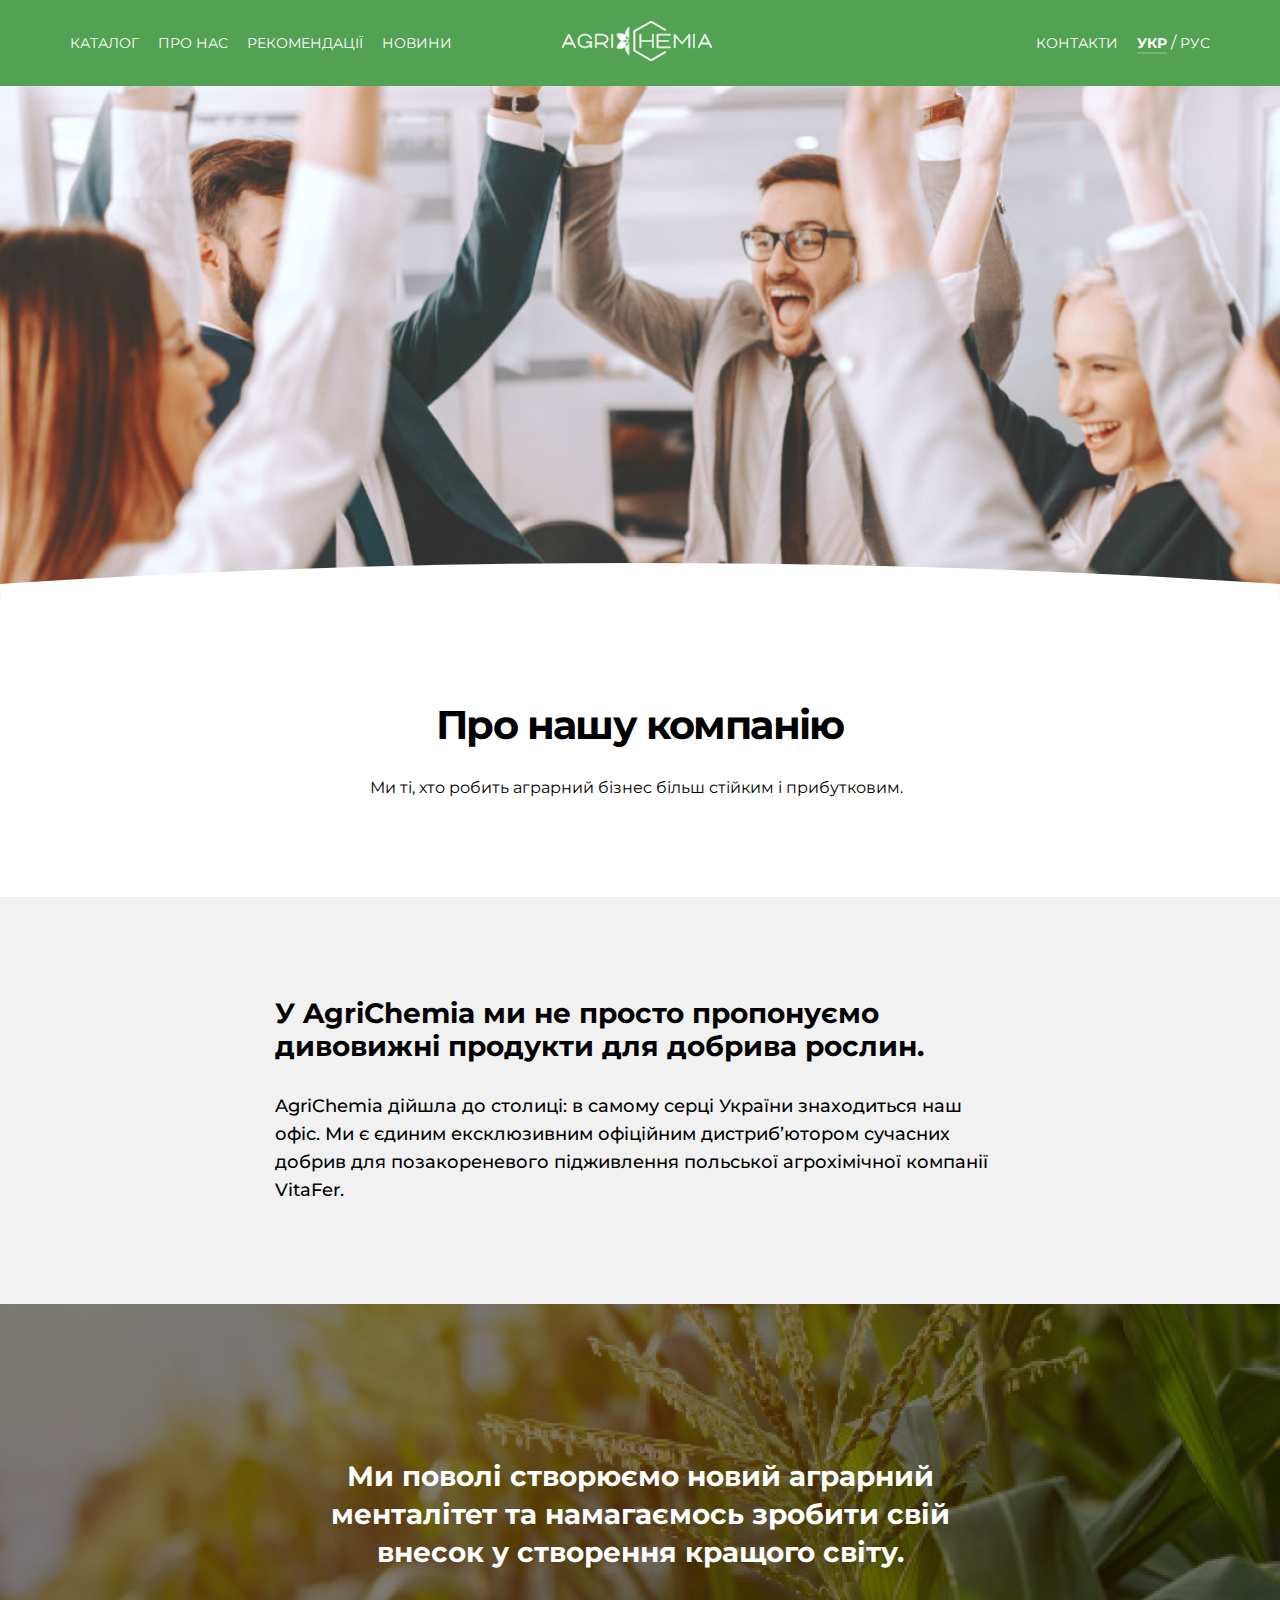
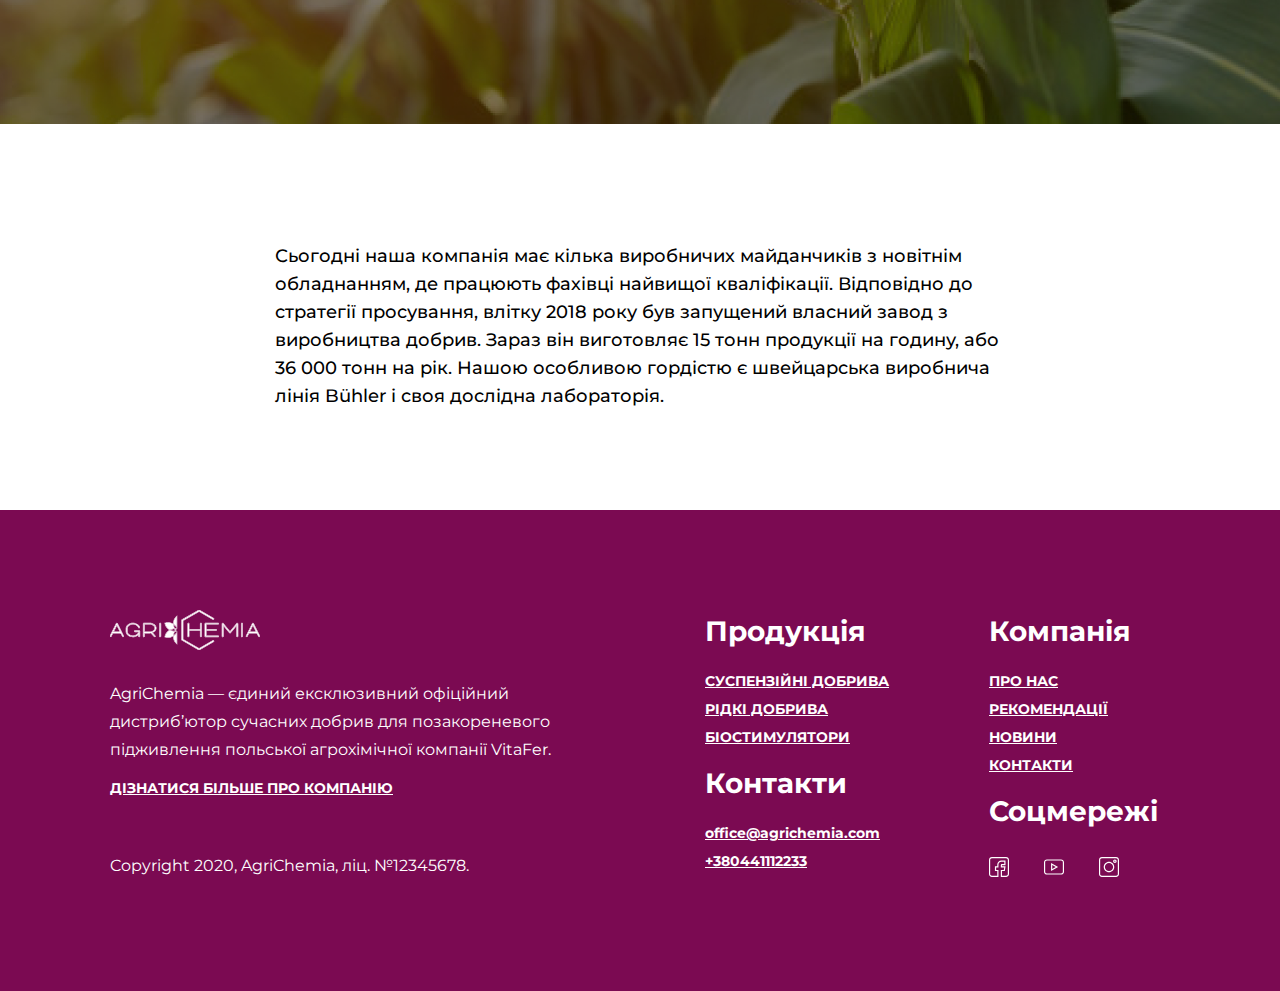
==== commit dd9d6ae4: "change text tags,write alt="picture" in img" ====
--- a/about.html
+++ b/about.html
@@ -89,10 +89,10 @@
     <section class="about">
       <div class="container-pages">
         <h4>У AgriChemia ми не просто пропонуємо дивовижнi продукти для добрива рослин.</h4>
-        <div class="style-text">
+        <p class="style-text">
           AgriChemia дійшла до столиці: в самому серці України знаходиться наш офіс. Ми є єдиним ексклюзивним офіційним
           дистриб’ютором сучасних добрив для позакореневого підживлення польської агрохімічної компанії VitaFer.
-        </div>
+        </p>
       </div>
     </section>
     <section class="slider-info">
@@ -109,7 +109,7 @@
 
     <section class="text">
       <div class="container-pages">
-        <div class="style-text">
+        <p class="style-text">
             Сьогодні наша компанія має кілька виробничих майданчиків з новітнім обладнанням, де
             працюють
             фахівці найвищої
@@ -125,10 +125,10 @@
       <div class="container">
         <div class="footer-inner">
           <div class="footer-logo">
-            <img class="footer-logo__img" src="images/agrichemia-logo.svg" alt="">
-            <div class="footer-logo__text">AgriChemia — єдиний ексклюзивний офіційний дистриб’ютор сучасних добрив для
+            <img class="footer-logo__img" src="images/agrichemia-logo.svg" alt="picture">
+            <p class="footer-logo__text">AgriChemia — єдиний ексклюзивний офіційний дистриб’ютор сучасних добрив для
               позакореневого підживлення польської
-              агрохімічної компанії VitaFer.</div>
+              агрохімічної компанії VitaFer.</p>
             <a href="#" class="footer-logo__link">Дізнатися більше про компанію</a>
             <div class="footer-logo__copytext">Copyright 2020, AgriChemia, лiц. №12345678.</div>
           </div>
@@ -157,9 +157,9 @@
               </ul>
               <div class="footer-title">Соцмережi</div>
               <div class="footer-info__icons">
-                <a href="#"><img src="images/facebook.svg" alt=""></a>
-                <a href="#"><img src="images/youtube.svg" alt=""></a>
-                <a href="#"><img src="images/instagram.svg" alt=""></a>
+                <a href="#"><img src="images/facebook.svg" alt="picture"></a>
+                <a href="#"><img src="images/youtube.svg" alt="picture"></a>
+                <a href="#"><img src="images/instagram.svg" alt="picture"></a>
               </div>
             </div>
           </div>
--- a/style.css
+++ b/style.css
@@ -900,6 +900,7 @@
 .footer-title {
   font-size: 28px;
   font-weight: 700;
+  margin-top: 0;
   margin-bottom: 20px;
 }
 .footer a {
@@ -998,30 +999,32 @@
   font-size: 16px;
   line-height: 20px;
   margin-bottom: 100px;
-  animation: fadeOut 2s;
   transform: scale(1);
 }
 .filterDiv.show {
   display: flex;
   flex-direction: column;
-  transition: all 0.5s;
+  transition: all 0.3s cubic-bezier(0.33, 1, 0.68, 1);
+  transition-duration: 0.8s;
   margin-top: 30px;
   cursor: pointer;
   max-width: 33.33%;
   width: 100%;
-  animation: fadeIn 2s;
+}
+.filterDiv.show.fade-in {
+  animation: fadeIn 2s cubic-bezier(0.33, 1, 0.68, 1);
+}
+.filterDiv.show a {
+  color: #1d0e02;
 }
 .filterDiv.show img {
   max-width: 240px;
   filter: drop-shadow(20px 30px 30px rgba(0, 0, 0, 0.25));
 }
-.filterDiv.show img:hover {
-  animation: gravitation 10s cubic-bezier(0, 0, 0.35, 0) infinite;
-}
 .filterDiv .img-wrapper {
   position: relative;
   display: block;
-  transition: all 0.5s;
+  transition: all 0.3s cubic-bezier(0.33, 1, 0.68, 1);
 }
 .filterDiv .img-wrapper::after {
   content: "";
@@ -1034,18 +1037,20 @@
   background-repeat: no-repeat;
   background-size: auto;
   opacity: 0;
-  transform: scale(0);
-  transition: all 0.3s;
-}
-.filterDiv:hover {
-  transform: scale(1.2);
-}
-.filterDiv:hover .img-wrapper::after {
-  opacity: 1;
-  transform: scale(1);
-}
-.filterDiv:hover .img-wrapper img {
-  animation: gravitation 15s cubic-bezier(0, 0, 0.35, 1) infinite;
+  transform: scale(0.5);
+  transition: all 0.3s cubic-bezier(0.33, 1, 0.68, 1);
+}
+@media (min-width: 1200px) {
+  .filterDiv:hover {
+    transform: scale(1.05);
+  }
+  .filterDiv:hover .img-wrapper::after {
+    opacity: 1;
+    transform: scale(1);
+  }
+  .filterDiv:hover .img-wrapper img {
+    animation: gravitation 15s cubic-bezier(0, 0, 0.35, 1) infinite;
+  }
 }
 .filterDiv__inner {
   display: flex;
@@ -1058,7 +1063,6 @@
   display: flex;
   flex-wrap: wrap;
   justify-content: space-between;
-  animation: fadeIn 2s;
 }
 .filterDiv .filter-text {
   margin: 30px;
@@ -1096,11 +1100,13 @@
   }
 }
 @keyframes fadeIn {
-  0% {
+  from {
     opacity: 0;
-  }
-  100% {
+    transform: scale(0.9);
+  }
+  to {
     opacity: 1;
+    transform: scale(1);
   }
 }
 @keyframes fadeOut {
@@ -1481,6 +1487,10 @@
   .footer a {
     display: block;
     margin: 0 auto;
+    line-height: 48px;
+  }
+  .footer-title {
+    margin-top: 30px;
   }
   .footer-info {
     display: block;
@@ -1493,8 +1503,12 @@
   }
   .footer-info__company {
     text-align: center;
+    padding-right: 0;
   }
   .footer-logo__text {
+    text-align: center;
+  }
+  .footer-logo__copytext {
     text-align: center;
   }
 
